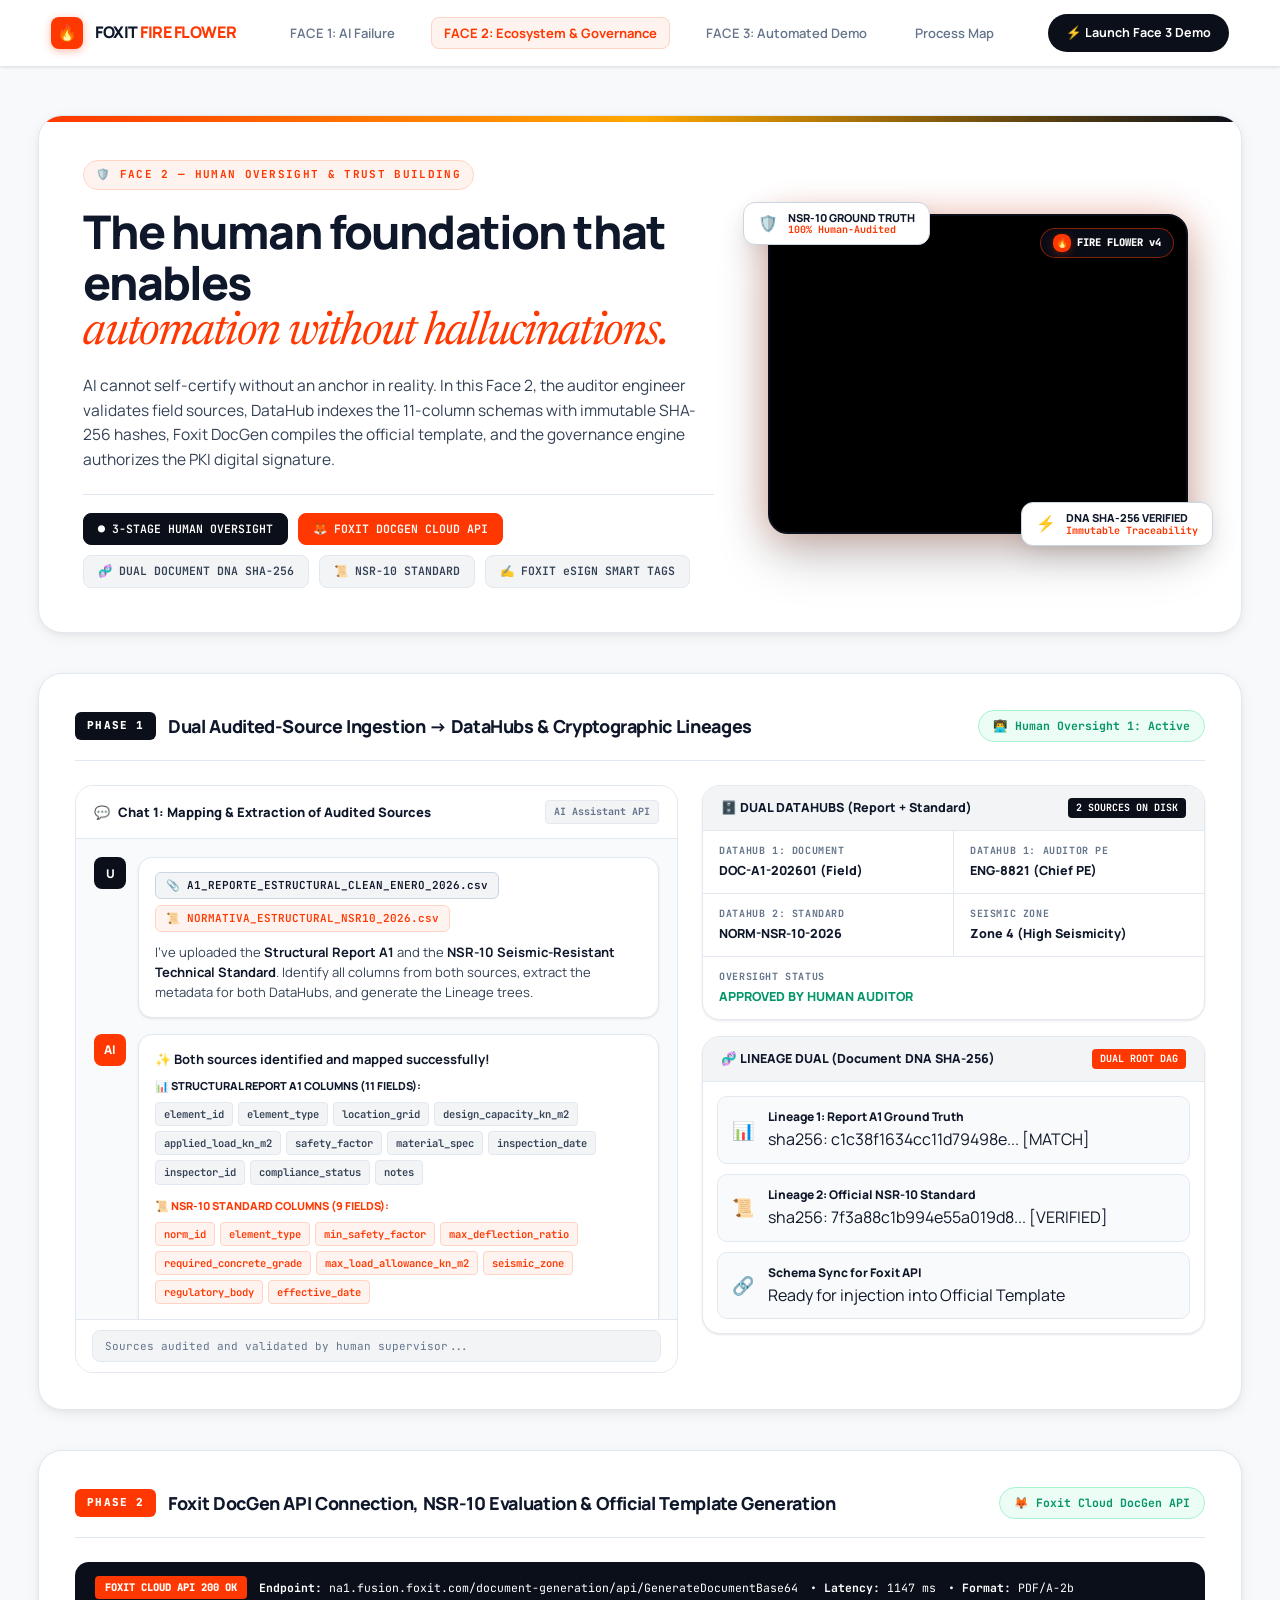
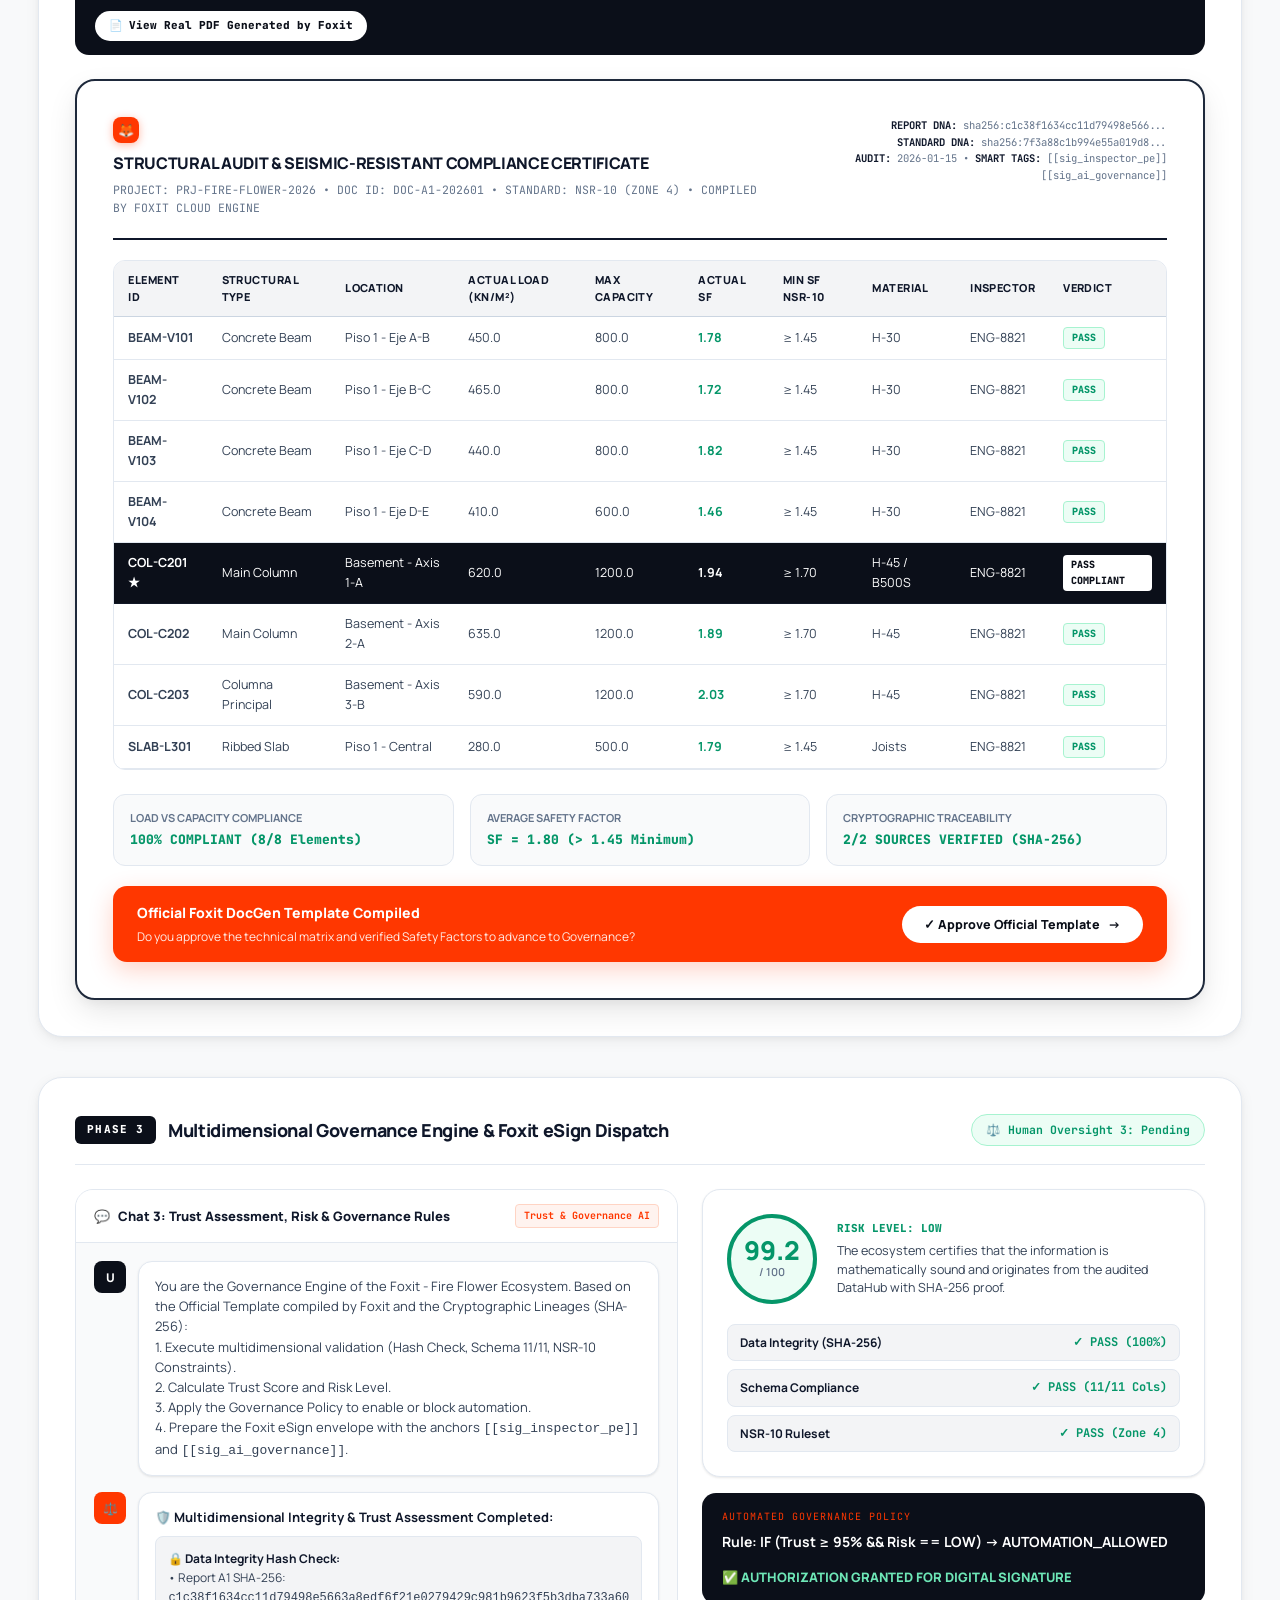
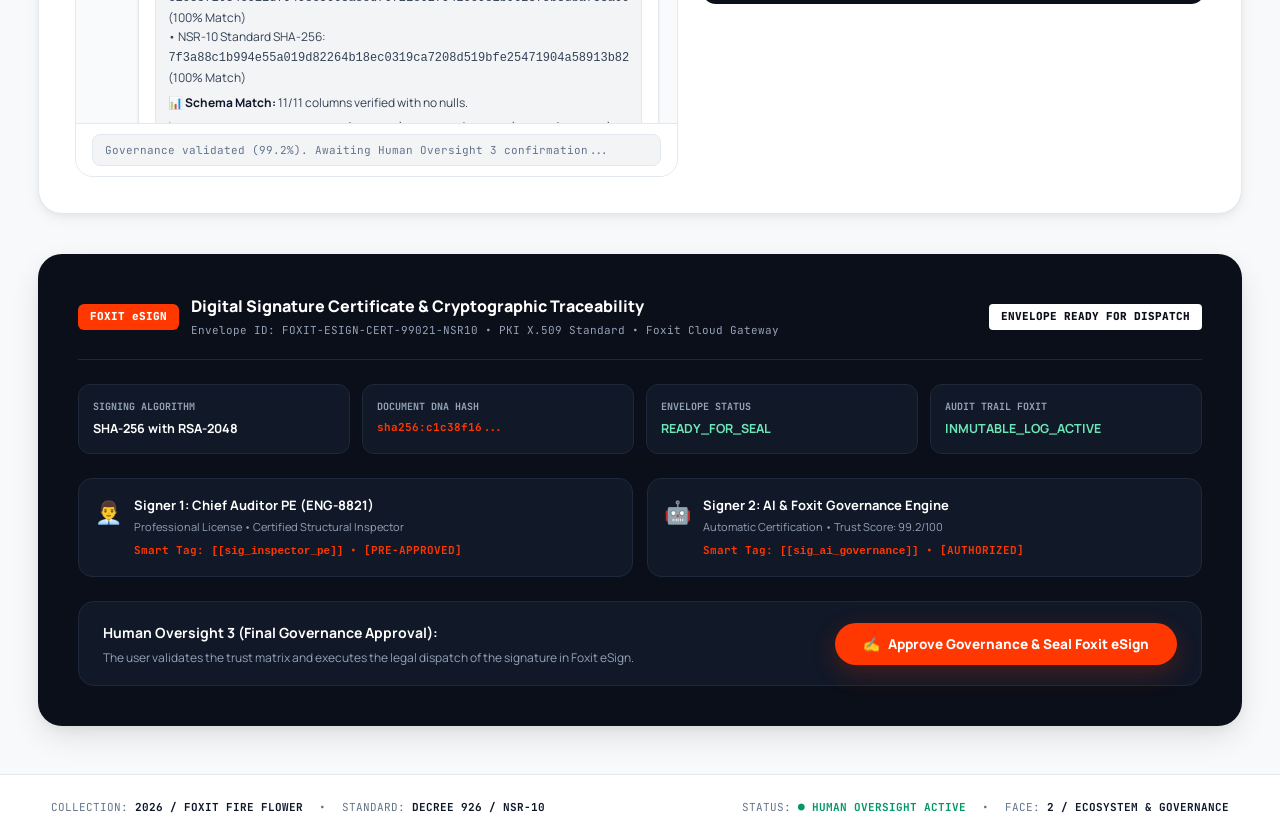
==== frontend/index.html @ 66c85945 "feat: complete FOXIT FIRE FLOWER trust ecosystem with 3 faces and Foxit APIs" ====
<!DOCTYPE html>
<html lang="en">
<head>
  <meta charset="UTF-8">
  <meta name="viewport" content="width=device-width, initial-scale=1.0, maximum-scale=5.0">
  <title>FACE 2 — Trust Ecosystem & Governance | FOXIT FIRE FLOWER</title>
  <meta name="description" content="FACE 2: Trust Ecosystem with human oversight. DataHub, Cryptographic Lineage, Foxit DocGen API, and NSR-10 Governance.">

  <!-- Google Fonts: Manrope, JetBrains Mono & Newsreader -->
  <link rel="preconnect" href="https://fonts.googleapis.com">
  <link rel="preconnect" href="https://fonts.gstatic.com" crossorigin>
  <link href="https://fonts.googleapis.com/css2?family=JetBrains+Mono:wght@400;500;600;700;800&family=Manrope:wght@300;400;500;600;700;800;900&family=Newsreader:ital,opsz,wght@1,6..72,400;1,6..72,600&display=swap" rel="stylesheet">

  <style>
    /* ==========================================================================
       DESIGN TOKENS: EDITORIAL HIGH CONTRAST (WHITE, OBSIDIAN BLACK & ELECTRIC ORANGE)
       ========================================================================== */
    :root {
      --bg-canvas: #F8F9FA;
      --bg-white: #FFFFFF;
      --bg-surface: #F3F4F6;
      --bg-surface-subtle: #F9FAFB;
      
      --obsidian-black: #0B0F19;
      --obsidian-surface: #111827;
      --obsidian-card: #182030;
      
      --foxit-orange: #FF3700;
      --foxit-orange-vibrant: #FF4900;
      --foxit-orange-glow: rgba(255, 55, 0, 0.25);
      --foxit-orange-subtle: #FFF3EF;
      --foxit-orange-border: #FFD4C4;
      
      --text-black: #0F172A;
      --text-body: #334155;
      --text-muted: #64748B;
      --text-faint: #94A3B8;
      --text-white: #FFFFFF;
      
      --accent-green: #059669;
      --accent-green-bg: #ECFDF5;
      --accent-green-border: #A7F3D0;
      
      --accent-gold: #D97706;
      --accent-gold-bg: #FEF3C7;
      
      --border-light: #E2E8F0;
      --border-strong: #CBD5E1;
      --border-dark: #1E293B;
      
      --font-sans: 'Manrope', -apple-system, BlinkMacSystemFont, 'Segoe UI', Roboto, sans-serif;
      --font-serif-italic: 'Newsreader', Georgia, serif;
      --font-mono: 'JetBrains Mono', monospace;
      
      --ease-smooth: cubic-bezier(0.16, 1, 0.3, 1);
      --shadow-sm: 0 1px 3px rgba(0,0,0,0.06), 0 1px 2px rgba(0,0,0,0.04);
      --shadow-md: 0 4px 16px -2px rgba(0,0,0,0.08), 0 2px 6px -1px rgba(0,0,0,0.04);
      --shadow-lg: 0 12px 32px -4px rgba(0,0,0,0.12), 0 4px 12px -2px rgba(0,0,0,0.05);
      --shadow-orange: 0 8px 24px rgba(255, 55, 0, 0.22);
    }

    *, *::before, *::after {
      box-sizing: border-box;
      margin: 0;
      padding: 0;
    }

    html, body {
      width: 100%;
      background-color: var(--bg-canvas);
      color: var(--text-black);
      font-family: var(--font-sans);
      -webkit-font-smoothing: antialiased;
      -moz-osx-font-smoothing: grayscale;
      line-height: 1.6;
      overflow-x: hidden;
    }

    ::selection {
      background: var(--foxit-orange);
      color: #FFFFFF;
    }

    /* ==========================================================================
       TOP NAVIGATION BAR (CLEAN EDITORIAL WITH ELECTRIC ACCENTS)
       ========================================================================== */
    .top-navbar {
      position: sticky;
      top: 0;
      z-index: 100;
      background: rgba(255, 255, 255, 0.95);
      backdrop-filter: blur(16px);
      -webkit-backdrop-filter: blur(16px);
      border-bottom: 1.5px solid var(--border-light);
      padding: 14px clamp(20px, 4vw, 56px);
      display: flex;
      align-items: center;
      justify-content: space-between;
      box-shadow: var(--shadow-sm);
    }

    .nav-brand-group {
      display: flex;
      align-items: center;
      gap: 12px;
      text-decoration: none;
    }

    .brand-fire-pill {
      display: inline-flex;
      align-items: center;
      justify-content: center;
      width: 32px;
      height: 32px;
      border-radius: 8px;
      background: var(--foxit-orange);
      color: #FFF;
      font-size: 16px;
      box-shadow: 0 2px 8px rgba(255, 55, 0, 0.35);
    }

    .brand-title-text {
      font-size: 16px;
      font-weight: 900;
      color: var(--text-black);
      letter-spacing: -0.03em;
      text-transform: uppercase;
    }

    .brand-title-text span {
      color: var(--foxit-orange);
    }

    .nav-links-menu {
      display: flex;
      align-items: center;
      gap: clamp(10px, 2vw, 24px);
      list-style: none;
    }

    .nav-links-menu a {
      font-size: 13px;
      font-weight: 600;
      color: var(--text-muted);
      text-decoration: none;
      padding: 6px 12px;
      border-radius: 8px;
      transition: all 0.2s ease;
    }

    .nav-links-menu a:hover {
      color: var(--text-black);
      background: var(--bg-surface);
    }

    .nav-links-menu a.active {
      color: var(--foxit-orange);
      background: var(--foxit-orange-subtle);
      font-weight: 700;
      border: 1px solid var(--foxit-orange-border);
    }

    .nav-btn-primary {
      display: inline-flex;
      align-items: center;
      gap: 8px;
      background: var(--obsidian-black);
      color: #FFFFFF;
      font-size: 12.5px;
      font-weight: 700;
      padding: 9px 18px;
      border-radius: 100px;
      text-decoration: none;
      transition: all 0.25s var(--ease-smooth);
    }

    .nav-btn-primary:hover {
      background: var(--foxit-orange);
      transform: translateY(-1px);
      box-shadow: var(--shadow-orange);
    }

    /* ==========================================================================
       CONTAINER & EDITORIAL HERO HEADER
       ========================================================================== */
    .page-container {
      max-width: 1360px;
      margin: 0 auto;
      padding: clamp(24px, 4vw, 48px) clamp(16px, 3vw, 40px);
      display: flex;
      flex-direction: column;
      gap: 40px;
    }

    .hero-editorial-header {
      background: var(--bg-white);
      border: 1.5px solid var(--border-light);
      border-radius: 24px;
      padding: clamp(28px, 4vw, 44px);
      box-shadow: var(--shadow-md);
      position: relative;
      overflow: hidden;
    }

    .hero-editorial-header::before {
      content: '';
      position: absolute;
      top: 0;
      left: 0;
      width: 100%;
      height: 6px;
      background: linear-gradient(90deg, var(--foxit-orange) 0%, #FFA800 50%, var(--obsidian-black) 100%);
    }

    .hero-grid-2col {
      display: grid;
      grid-template-columns: 1.18fr 0.82fr;
      gap: clamp(24px, 3.5vw, 48px);
      align-items: center;
    }

    .hero-pre-badge {
      display: inline-flex;
      align-items: center;
      gap: 8px;
      font-family: var(--font-mono);
      font-size: 11px;
      font-weight: 700;
      letter-spacing: 0.12em;
      text-transform: uppercase;
      color: var(--foxit-orange);
      background: var(--foxit-orange-subtle);
      border: 1px solid var(--foxit-orange-border);
      padding: 5px 12px;
      border-radius: 100px;
      margin-bottom: 16px;
    }

    .hero-main-title {
      font-size: clamp(1.8rem, 3.2vw + 0.4rem, 2.9rem);
      font-weight: 900;
      line-height: 1.1;
      letter-spacing: -0.04em;
      color: var(--text-black);
    }

    .hero-main-title .serif-accent {
      font-family: var(--font-serif-italic);
      font-style: italic;
      font-weight: 400;
      color: var(--foxit-orange);
      display: block;
    }

    .hero-description {
      font-size: clamp(14px, 1vw + 3px, 15.5px);
      color: var(--text-body);
      margin-top: 14px;
      line-height: 1.6;
    }

    .hero-meta-strip {
      display: flex;
      flex-wrap: wrap;
      gap: 10px;
      margin-top: 22px;
      padding-top: 18px;
      border-top: 1.5px solid var(--border-light);
    }

    /* Video Stream Companion Capsule */
    .hero-video-companion {
      position: relative;
      display: flex;
      align-items: center;
      justify-content: center;
    }

    .hero-video-box {
      position: relative;
      width: 100%;
      max-width: 420px;
      height: 320px;
      border-radius: 20px;
      overflow: hidden;
      background: #000000;
      border: 2px solid var(--obsidian-black);
      box-shadow: 0 20px 50px rgba(0, 0, 0, 0.25), 0 0 35px var(--foxit-orange-glow);
    }

    .hero-video-box video {
      width: 100%;
      height: 100%;
      object-fit: cover;
      display: block;
    }

    .video-floating-badge {
      position: absolute;
      top: 12px;
      right: 12px;
      background: rgba(11, 15, 25, 0.85);
      backdrop-filter: blur(10px);
      border: 1px solid rgba(255, 55, 0, 0.5);
      padding: 5px 12px;
      border-radius: 100px;
      font-family: var(--font-mono);
      font-size: 10.5px;
      font-weight: 800;
      color: #FFFFFF;
      display: flex;
      align-items: center;
      gap: 6px;
      z-index: 10;
      box-shadow: 0 4px 14px rgba(0, 0, 0, 0.4);
    }

    .video-chip-card {
      position: absolute;
      background: #FFFFFF;
      border: 1.5px solid var(--border-strong);
      padding: 8px 14px;
      border-radius: 12px;
      display: flex;
      align-items: center;
      gap: 10px;
      box-shadow: var(--shadow-lg);
      z-index: 15;
    }

    .video-chip-top {
      top: -12px;
      left: -16px;
    }

    .video-chip-bottom {
      bottom: -12px;
      right: -16px;
    }

    .video-chip-title {
      font-size: 11px;
      font-weight: 800;
      color: var(--text-black);
      text-transform: uppercase;
      line-height: 1.2;
    }

    .video-chip-sub {
      font-family: var(--font-mono);
      font-size: 10px;
      font-weight: 700;
      color: var(--foxit-orange);
      line-height: 1.2;
    }

    .meta-chip {
      display: inline-flex;
      align-items: center;
      gap: 6px;
      font-family: var(--font-mono);
      font-size: 11.5px;
      font-weight: 600;
      background: var(--bg-surface);
      color: var(--text-body);
      border: 1px solid var(--border-light);
      padding: 6px 14px;
      border-radius: 8px;
    }

    .meta-chip.active {
      background: var(--obsidian-black);
      color: #FFFFFF;
      border-color: var(--obsidian-black);
    }

    .meta-chip.orange {
      background: var(--foxit-orange);
      color: #FFFFFF;
      border-color: var(--foxit-orange);
    }

    /* ==========================================================================
       PHASE CARDS (EDITORIAL PANELS WITH OBSIDIAN BLACK ACCENT ROWS)
       ========================================================================== */
    .phase-card {
      background: var(--bg-white);
      border: 1.5px solid var(--border-light);
      border-radius: 24px;
      padding: clamp(24px, 3vw, 36px);
      box-shadow: var(--shadow-md);
      display: flex;
      flex-direction: column;
      gap: 24px;
    }

    .phase-top-bar {
      display: flex;
      justify-content: space-between;
      align-items: center;
      flex-wrap: wrap;
      gap: 14px;
      padding-bottom: 18px;
      border-bottom: 1.5px solid var(--border-light);
    }

    .phase-badge-title {
      display: flex;
      align-items: center;
      gap: 12px;
    }

    .phase-number-badge {
      font-family: var(--font-mono);
      font-size: 11px;
      font-weight: 800;
      letter-spacing: 0.1em;
      text-transform: uppercase;
      background: var(--obsidian-black);
      color: #FFFFFF;
      padding: 5px 12px;
      border-radius: 6px;
    }

    .phase-number-badge.orange {
      background: var(--foxit-orange);
    }

    .phase-heading {
      font-size: clamp(16px, 1.4vw, 19px);
      font-weight: 800;
      color: var(--text-black);
      letter-spacing: -0.02em;
    }

    .human-tag-status {
      display: inline-flex;
      align-items: center;
      gap: 8px;
      font-family: var(--font-mono);
      font-size: 11.5px;
      font-weight: 700;
      color: var(--accent-green);
      background: var(--accent-green-bg);
      border: 1.5px solid var(--accent-green-border);
      padding: 6px 14px;
      border-radius: 100px;
    }

    /* 2 Column Workspace Grid */
    .grid-2col {
      display: grid;
      grid-template-columns: minmax(0, 1.2fr) minmax(0, 1fr);
      gap: 24px;
    }

    .grid-1col {
      display: grid;
      grid-template-columns: 1fr;
      gap: 24px;
    }

    /* ==========================================================================
       CHAT & DATAHUB PANELS
       ========================================================================== */
    .chat-bubble-container {
      background: var(--bg-surface-subtle);
      border: 1.5px solid var(--border-light);
      border-radius: 18px;
      overflow: hidden;
      display: flex;
      flex-direction: column;
    }

    .chat-bubble-header {
      background: var(--bg-white);
      border-bottom: 1px solid var(--border-light);
      padding: 14px 18px;
      display: flex;
      justify-content: space-between;
      align-items: center;
    }

    .chat-bubble-title {
      font-size: 13px;
      font-weight: 800;
      color: var(--text-black);
      display: flex;
      align-items: center;
      gap: 8px;
    }

    .chat-tag-pill {
      font-family: var(--font-mono);
      font-size: 10px;
      font-weight: 700;
      background: var(--bg-surface);
      color: var(--text-muted);
      border: 1px solid var(--border-light);
      padding: 3px 8px;
      border-radius: 4px;
    }

    .chat-stream-body {
      padding: 18px;
      display: flex;
      flex-direction: column;
      gap: 16px;
      max-height: 480px;
      overflow-y: auto;
    }

    .chat-entry {
      display: flex;
      gap: 12px;
      align-items: flex-start;
    }

    .entry-avatar {
      width: 32px;
      height: 32px;
      min-width: 32px;
      border-radius: 8px;
      display: flex;
      align-items: center;
      justify-content: center;
      font-size: 12px;
      font-weight: 800;
    }

    .entry-avatar.user {
      background: var(--obsidian-black);
      color: #FFFFFF;
    }

    .entry-avatar.ai {
      background: var(--foxit-orange);
      color: #FFFFFF;
    }

    .entry-avatar.foxit {
      background: #FFFFFF;
      border: 1.5px solid var(--border-strong);
      font-size: 16px;
    }

    .entry-content {
      background: var(--bg-white);
      border: 1.5px solid var(--border-light);
      border-radius: 14px;
      padding: 14px 16px;
      font-size: 13px;
      color: var(--text-body);
      line-height: 1.55;
      flex: 1;
      box-shadow: var(--shadow-sm);
    }

    .entry-content strong {
      color: var(--text-black);
    }

    .attachment-capsules {
      display: flex;
      flex-wrap: wrap;
      gap: 6px;
      margin-bottom: 10px;
    }

    .capsule-file {
      display: inline-flex;
      align-items: center;
      gap: 6px;
      font-family: var(--font-mono);
      font-size: 11px;
      font-weight: 600;
      background: var(--bg-surface);
      border: 1px solid var(--border-strong);
      color: var(--text-black);
      padding: 4px 10px;
      border-radius: 6px;
    }

    .capsule-file.orange {
      background: var(--foxit-orange-subtle);
      border-color: var(--foxit-orange-border);
      color: var(--foxit-orange);
    }

    .column-badges-flow {
      display: flex;
      flex-wrap: wrap;
      gap: 5px;
      margin: 8px 0 12px;
    }

    .badge-col {
      font-family: var(--font-mono);
      font-size: 10.5px;
      font-weight: 600;
      background: var(--bg-surface);
      border: 1px solid var(--border-light);
      color: var(--text-body);
      padding: 3px 8px;
      border-radius: 4px;
    }

    .badge-col.norm {
      background: var(--foxit-orange-subtle);
      border-color: var(--foxit-orange-border);
      color: var(--foxit-orange);
    }

    /* Human Action Card inside Chat */
    .human-decision-box {
      margin-top: 14px;
      background: var(--foxit-orange-subtle);
      border: 1.5px solid var(--foxit-orange-border);
      border-radius: 12px;
      padding: 14px 16px;
      display: flex;
      flex-direction: column;
      gap: 10px;
    }

    .btn-action-pill {
      display: inline-flex;
      align-items: center;
      gap: 8px;
      background: var(--foxit-orange);
      color: #FFFFFF;
      border: none;
      font-family: var(--font-sans);
      font-size: 12.5px;
      font-weight: 700;
      padding: 10px 20px;
      border-radius: 100px;
      cursor: pointer;
      width: fit-content;
      box-shadow: 0 4px 14px rgba(255, 55, 0, 0.25);
      transition: all 0.2s var(--ease-smooth);
    }

    .btn-action-pill:hover {
      background: var(--obsidian-black);
      transform: translateY(-1px);
    }

    .btn-action-pill:disabled {
      opacity: 0.6;
      cursor: wait;
    }

    .chat-bottom-input {
      padding: 10px 16px;
      background: var(--bg-white);
      border-top: 1px solid var(--border-light);
    }

    .input-disabled-preview {
      width: 100%;
      background: var(--bg-surface);
      border: 1px solid var(--border-light);
      border-radius: 8px;
      padding: 8px 12px;
      font-family: var(--font-mono);
      font-size: 11px;
      color: var(--text-muted);
      outline: none;
    }

    /* DataHub & Lineage Right Column */
    .data-cards-col {
      display: flex;
      flex-direction: column;
      gap: 16px;
    }

    .data-panel-card {
      background: var(--bg-white);
      border: 1.5px solid var(--border-light);
      border-radius: 18px;
      overflow: hidden;
      box-shadow: var(--shadow-sm);
    }

    .panel-card-header {
      background: var(--bg-surface);
      border-bottom: 1px solid var(--border-light);
      padding: 12px 18px;
      display: flex;
      justify-content: space-between;
      align-items: center;
    }

    .panel-title {
      font-size: 12.5px;
      font-weight: 800;
      color: var(--text-black);
      display: flex;
      align-items: center;
      gap: 6px;
    }

    .panel-badge {
      font-family: var(--font-mono);
      font-size: 10px;
      font-weight: 700;
      background: var(--obsidian-black);
      color: #FFF;
      padding: 2px 8px;
      border-radius: 4px;
    }

    .meta-2col-grid {
      display: grid;
      grid-template-columns: 1fr 1fr;
      gap: 1px;
      background: var(--border-light);
    }

    .meta-grid-item {
      background: var(--bg-white);
      padding: 12px 16px;
      display: flex;
      flex-direction: column;
      gap: 2px;
    }

    .meta-key-label {
      font-family: var(--font-mono);
      font-size: 10px;
      font-weight: 700;
      text-transform: uppercase;
      color: var(--text-muted);
      letter-spacing: 0.06em;
    }

    .meta-val-text {
      font-size: 12.5px;
      font-weight: 800;
      color: var(--text-black);
    }

    /* Lineage Tree Items */
    .lineage-stack {
      padding: 14px;
      display: flex;
      flex-direction: column;
      gap: 10px;
    }

    .lineage-step-item {
      display: flex;
      align-items: center;
      gap: 12px;
      background: var(--bg-surface-subtle);
      border: 1px solid var(--border-light);
      padding: 10px 14px;
      border-radius: 10px;
      transition: all 0.2s ease;
    }

    .lineage-step-item:hover {
      border-color: var(--foxit-orange);
      background: var(--bg-white);
      box-shadow: var(--shadow-sm);
    }

    .lineage-item-icon {
      font-size: 18px;
      min-width: 24px;
    }

    .lineage-item-texts {
      display: flex;
      flex-direction: column;
      gap: 1px;
    }

    .lineage-item-title {
      font-size: 12px;
      font-weight: 800;
      color: var(--text-black);
    }

    .lineage-item-hash {
      font-family: var(--font-mono);
      font-size: 10.5px;
      color: var(--foxit-orange);
      font-weight: 600;
    }

    /* ==========================================================================
       FASE 2: FOXIT CLOUD COMPILER & HIGH CONTRAST DOCUMENT TABLE
       ========================================================================== */
    .foxit-telemetry-banner {
      background: var(--obsidian-black);
      border-radius: 14px;
      padding: 14px 20px;
      display: flex;
      align-items: center;
      justify-content: space-between;
      flex-wrap: wrap;
      gap: 12px;
      color: #FFFFFF;
      font-family: var(--font-mono);
      font-size: 11.5px;
    }

    .telemetry-status-chip {
      background: var(--foxit-orange);
      color: #FFFFFF;
      font-weight: 800;
      padding: 3px 10px;
      border-radius: 4px;
      font-size: 10.5px;
    }

    .btn-view-pdf-cta {
      display: inline-flex;
      align-items: center;
      gap: 6px;
      background: #FFFFFF;
      color: var(--obsidian-black);
      padding: 6px 14px;
      border-radius: 100px;
      font-weight: 800;
      font-size: 11px;
      text-decoration: none;
      transition: all 0.2s ease;
    }

    .btn-view-pdf-cta:hover {
      background: var(--foxit-orange);
      color: #FFFFFF;
    }

    /* Editorial High-Contrast Document Card (Like the screenshot's row style) */
    .document-rendered-sheet {
      background: var(--bg-white);
      border: 2px solid var(--border-dark);
      border-radius: 20px;
      padding: clamp(20px, 3vw, 36px);
      box-shadow: var(--shadow-lg);
      color: var(--text-black);
    }

    .sheet-top-header {
      display: flex;
      justify-content: space-between;
      align-items: flex-start;
      padding-bottom: 20px;
      border-bottom: 2px solid var(--text-black);
      margin-bottom: 20px;
      gap: 20px;
    }

    .sheet-title-col h3 {
      font-size: 16px;
      font-weight: 900;
      color: var(--text-black);
      letter-spacing: -0.02em;
    }

    .sheet-title-col p {
      font-size: 11.5px;
      color: var(--text-muted);
      margin-top: 4px;
      font-family: var(--font-mono);
    }

    .sheet-dna-col {
      text-align: right;
      font-family: var(--font-mono);
      font-size: 10.5px;
      color: var(--text-muted);
      line-height: 1.6;
    }

    .sheet-dna-col strong {
      color: var(--text-black);
    }

    /* High-Contrast Table (with Black Highlighted Row like Screenshot) */
    .editorial-table-wrapper {
      overflow-x: auto;
      margin-bottom: 24px;
      border-radius: 12px;
      border: 1.5px solid var(--border-light);
    }

    .editorial-table {
      width: 100%;
      border-collapse: collapse;
      font-size: 12.5px;
      text-align: left;
    }

    .editorial-table thead th {
      background: var(--bg-surface);
      border-bottom: 1.5px solid var(--border-strong);
      padding: 10px 14px;
      font-size: 11px;
      font-weight: 800;
      color: var(--text-black);
      text-transform: uppercase;
      letter-spacing: 0.04em;
    }

    .editorial-table tbody td {
      padding: 10px 14px;
      border-bottom: 1px solid var(--border-light);
      color: var(--text-body);
    }

    .editorial-table tbody tr:hover {
      background: var(--bg-surface-subtle);
    }

    /* Hero Emphasized Row (Obsidian Black with White Text, like "Field" row in screenshot) */
    .editorial-table tbody tr.row-hero-highlight {
      background: var(--obsidian-black) !important;
      color: #FFFFFF !important;
    }

    .editorial-table tbody tr.row-hero-highlight td {
      color: #FFFFFF !important;
      border-bottom: 1px solid var(--obsidian-surface);
    }

    .editorial-table tbody tr.row-hero-highlight strong {
      color: #FFFFFF !important;
    }

    .tag-pass-green {
      display: inline-block;
      font-family: var(--font-mono);
      font-size: 10px;
      font-weight: 800;
      background: var(--accent-green-bg);
      border: 1px solid var(--accent-green-border);
      color: var(--accent-green);
      padding: 2px 8px;
      border-radius: 4px;
    }

    .tag-pass-white {
      display: inline-block;
      font-family: var(--font-mono);
      font-size: 10px;
      font-weight: 800;
      background: #FFFFFF;
      color: var(--obsidian-black);
      padding: 2px 8px;
      border-radius: 4px;
    }

    /* 3 Summary Badges */
    .summary-metrics-strip {
      display: grid;
      grid-template-columns: repeat(3, 1fr);
      gap: 16px;
      margin-bottom: 20px;
    }

    .metric-box-card {
      background: var(--bg-surface-subtle);
      border: 1.5px solid var(--border-light);
      border-radius: 12px;
      padding: 14px 16px;
      display: flex;
      flex-direction: column;
      gap: 4px;
    }

    .metric-box-card .m-label {
      font-size: 11px;
      font-weight: 700;
      color: var(--text-muted);
      text-transform: uppercase;
    }

    .metric-box-card .m-value {
      font-family: var(--font-mono);
      font-size: 13px;
      font-weight: 800;
      color: var(--accent-green);
    }

    /* Bottom Blue / Orange Highlight Banner (Directly inspired by screenshot) */
    .action-cta-bar {
      background: var(--foxit-orange);
      border-radius: 14px;
      padding: 16px 24px;
      display: flex;
      align-items: center;
      justify-content: space-between;
      flex-wrap: wrap;
      gap: 14px;
      color: #FFFFFF;
      box-shadow: var(--shadow-orange);
    }

    .action-cta-text {
      display: flex;
      flex-direction: column;
      gap: 2px;
    }

    .action-cta-text strong {
      font-size: 14px;
      font-weight: 800;
    }

    .action-cta-text span {
      font-size: 12px;
      opacity: 0.9;
    }

    .btn-cta-white {
      display: inline-flex;
      align-items: center;
      gap: 8px;
      background: #FFFFFF;
      color: var(--obsidian-black);
      border: none;
      font-family: var(--font-sans);
      font-size: 12.5px;
      font-weight: 800;
      padding: 10px 22px;
      border-radius: 100px;
      cursor: pointer;
      transition: all 0.2s ease;
    }

    .btn-cta-white:hover {
      background: var(--obsidian-black);
      color: #FFFFFF;
      transform: translateY(-1px);
    }

    /* ==========================================================================
       FASE 3: GOBERNANZA & TRUST SCORE PANEL
       ========================================================================== */
    .trust-score-editorial-card {
      background: var(--bg-white);
      border: 1.5px solid var(--border-light);
      border-radius: 18px;
      padding: 24px;
      display: flex;
      flex-direction: column;
      gap: 20px;
      box-shadow: var(--shadow-sm);
    }

    .trust-circle-display-row {
      display: flex;
      align-items: center;
      gap: 20px;
    }

    .score-radial-box {
      width: 90px;
      height: 90px;
      min-width: 90px;
      border-radius: 50%;
      border: 4px solid var(--accent-green);
      display: flex;
      flex-direction: column;
      align-items: center;
      justify-content: center;
      background: var(--accent-green-bg);
    }

    .score-num-big {
      font-size: 26px;
      font-weight: 900;
      color: var(--accent-green);
      line-height: 1;
    }

    .score-denom-sub {
      font-size: 11px;
      font-weight: 600;
      color: var(--text-muted);
    }

    .score-copy-col {
      display: flex;
      flex-direction: column;
      gap: 4px;
    }

    .score-badge-risk {
      font-family: var(--font-mono);
      font-size: 11px;
      font-weight: 800;
      color: var(--accent-green);
    }

    .score-desc-text {
      font-size: 12.5px;
      color: var(--text-body);
      line-height: 1.5;
    }

    .checks-rule-list {
      display: flex;
      flex-direction: column;
      gap: 8px;
    }

    .check-item-row {
      display: flex;
      justify-content: space-between;
      align-items: center;
      background: var(--bg-surface);
      border: 1px solid var(--border-light);
      padding: 8px 12px;
      border-radius: 8px;
      font-size: 12px;
    }

    .check-item-row strong {
      font-weight: 700;
      color: var(--text-black);
    }

    .check-item-row span {
      font-family: var(--font-mono);
      font-weight: 700;
      color: var(--accent-green);
    }

    /* Policy Outcome Box */
    .policy-verdict-box {
      background: var(--obsidian-black);
      color: #FFFFFF;
      border-radius: 14px;
      padding: 16px 20px;
      display: flex;
      flex-direction: column;
      gap: 6px;
    }

    .policy-verdict-box small {
      font-family: var(--font-mono);
      font-size: 10px;
      letter-spacing: 0.1em;
      color: var(--foxit-orange);
      text-transform: uppercase;
    }

    .policy-verdict-box strong {
      font-size: 14px;
      color: #FFFFFF;
    }

    /* ==========================================================================
       ESIGN SEAL ENVELOPE (OBSIDIAN LUXURY DECK)
       ========================================================================== */
    .esign-seal-card {
      background: var(--obsidian-black);
      color: #FFFFFF;
      border-radius: 24px;
      padding: clamp(24px, 3.5vw, 40px);
      display: flex;
      flex-direction: column;
      gap: 24px;
      box-shadow: var(--shadow-lg);
    }

    .esign-header-flex {
      display: flex;
      justify-content: space-between;
      align-items: center;
      flex-wrap: wrap;
      gap: 14px;
      padding-bottom: 20px;
      border-bottom: 1.5px solid var(--border-dark);
    }

    .esign-brand-pill {
      display: inline-flex;
      align-items: center;
      gap: 8px;
      font-family: var(--font-mono);
      font-size: 11px;
      font-weight: 800;
      background: var(--foxit-orange);
      color: #FFFFFF;
      padding: 4px 12px;
      border-radius: 6px;
    }

    .envelope-meta-grid {
      display: grid;
      grid-template-columns: repeat(4, 1fr);
      gap: 12px;
    }

    .env-slot-item {
      background: var(--obsidian-surface);
      border: 1px solid var(--border-dark);
      border-radius: 12px;
      padding: 14px;
      display: flex;
      flex-direction: column;
      gap: 4px;
    }

    .env-slot-item small {
      font-family: var(--font-mono);
      font-size: 10px;
      font-weight: 700;
      color: var(--text-faint);
      text-transform: uppercase;
    }

    .env-slot-item strong {
      font-size: 12.5px;
      color: #FFFFFF;
    }

    .pki-signers-grid {
      display: grid;
      grid-template-columns: 1fr 1fr;
      gap: 14px;
    }

    .pki-signer-card {
      background: var(--obsidian-surface);
      border: 1px solid var(--border-dark);
      border-radius: 14px;
      padding: 16px;
      display: flex;
      gap: 12px;
      align-items: flex-start;
    }

    .pki-avatar-circle {
      font-size: 22px;
    }

    .pki-card-info {
      display: flex;
      flex-direction: column;
      gap: 2px;
    }

    .pki-card-info strong {
      font-size: 13px;
      color: #FFFFFF;
    }

    .pki-card-info span {
      font-size: 11px;
      color: var(--text-faint);
    }

    .pki-smart-tag {
      font-family: var(--font-mono);
      font-size: 11px;
      color: var(--foxit-orange);
      margin-top: 4px;
      font-weight: 700;
    }

    /* Final Action Bar */
    .final-approval-dock {
      background: var(--obsidian-surface);
      border: 1.5px solid var(--border-dark);
      border-radius: 16px;
      padding: 18px 24px;
      display: flex;
      justify-content: space-between;
      align-items: center;
      flex-wrap: wrap;
      gap: 16px;
    }

    .btn-seal-master {
      display: inline-flex;
      align-items: center;
      gap: 8px;
      background: var(--foxit-orange);
      color: #FFFFFF;
      border: none;
      font-family: var(--font-sans);
      font-size: 13.5px;
      font-weight: 800;
      padding: 12px 28px;
      border-radius: 100px;
      cursor: pointer;
      box-shadow: var(--shadow-orange);
      transition: all 0.25s ease;
    }

    .btn-seal-master:hover {
      background: #FFFFFF;
      color: var(--obsidian-black);
      transform: translateY(-2px);
    }

    .btn-download-pdf-cta {
      display: none;
      align-items: center;
      gap: 6px;
      background: #FFFFFF;
      color: var(--obsidian-black);
      padding: 12px 22px;
      border-radius: 100px;
      font-size: 12.5px;
      font-weight: 800;
      text-decoration: none;
      transition: all 0.2s ease;
    }

    .btn-download-pdf-cta:hover {
      background: var(--foxit-orange);
      color: #FFFFFF;
    }

    /* ==========================================================================
       BOTTOM FOOTER
       ========================================================================== */
    .page-footer {
      background: var(--bg-white);
      border-top: 1.5px solid var(--border-light);
      padding: 24px clamp(20px, 4vw, 56px);
      display: flex;
      justify-content: space-between;
      align-items: center;
      flex-wrap: wrap;
      gap: 14px;
      font-family: var(--font-mono);
      font-size: 11px;
      color: var(--text-muted);
    }

    .footer-spec-group {
      display: flex;
      align-items: center;
      gap: 16px;
    }

    .footer-spec-group strong {
      color: var(--text-black);
    }

    /* Responsive */
    @media (max-width: 980px) {
      .grid-2col, .envelope-meta-grid, .pki-signers-grid, .summary-metrics-strip {
        grid-template-columns: 1fr;
      }
      .nav-links-menu { display: none; }
      .sheet-top-header { flex-direction: column; }
    }
  </style>
</head>
<body>

  <!-- ==========================================================================
       NAVIGATION BAR
       ========================================================================== -->
  <nav class="top-navbar">
    <a href="foxit_fire_flower_hero.html" class="nav-brand-group">
      <span class="brand-fire-pill">🔥</span>
      <span class="brand-title-text">FOXIT <span>FIRE FLOWER</span></span>
    </a>

    <ul class="nav-links-menu">
      <li><a href="cara1_simulacion.html">FACE 1: AI Failure</a></li>
      <li><a href="index.html" class="active">FACE 2: Ecosystem &amp; Governance</a></li>
      <li><a href="cara3_demo_automatizado.html">FACE 3: Automated Demo</a></li>
      <li><a href="mapa_proceso.html">Process Map</a></li>
    </ul>

    <a href="cara3_demo_automatizado.html" class="nav-btn-primary">
      <span>⚡ Launch Face 3 Demo</span>
    </a>
  </nav>

  <div class="page-container">

    <!-- ==========================================================================
         HERO INTRO SECTION (CLEAN EDITORIAL AESTHETIC + LIVE VIDEO CAPSULE)
         ========================================================================== -->
    <header class="hero-editorial-header">
      <div class="hero-grid-2col">
        
        <!-- Left Editorial Copy -->
        <div>
          <div class="hero-pre-badge">
            <span>🛡️</span>
            <span>FACE 2 — HUMAN OVERSIGHT &amp; TRUST BUILDING</span>
          </div>

          <h1 class="hero-main-title">
            The human foundation that enables
            <span class="serif-accent">automation without hallucinations.</span>
          </h1>

          <p class="hero-description">
            AI cannot self-certify without an anchor in reality. In this Face 2, the auditor engineer validates field sources, DataHub indexes the 11-column schemas with immutable SHA-256 hashes, Foxit DocGen compiles the official template, and the governance engine authorizes the PKI digital signature.
          </p>

          <div class="hero-meta-strip">
            <span class="meta-chip active">● 3-STAGE HUMAN OVERSIGHT</span>
            <span class="meta-chip orange">🦊 FOXIT DOCGEN CLOUD API</span>
            <span class="meta-chip">🧬 DUAL DOCUMENT DNA SHA-256</span>
            <span class="meta-chip">📜 NSR-10 STANDARD</span>
            <span class="meta-chip">✍️ FOXIT eSIGN SMART TAGS</span>
          </div>
        </div>

        <!-- Right Video Stream Companion Capsule -->
        <div class="hero-video-companion">
          <!-- Floating Top Chip -->
          <div class="video-chip-card video-chip-top">
            <span style="font-size: 16px;">🛡️</span>
            <div>
              <div class="video-chip-title">NSR-10 Ground Truth</div>
              <div class="video-chip-sub">100% Human-Audited</div>
            </div>
          </div>

          <!-- Video Stream Box -->
          <div class="hero-video-box">
            <video autoplay loop muted playsinline id="cara2-video-stream">
              <source src="../c5bb940f-21d7-4c26-a696-7d50cb1fb5ab.mp4" type="video/mp4">
              <source src="./c5bb940f-21d7-4c26-a696-7d50cb1fb5ab.mp4" type="video/mp4">
            </video>
            <div class="video-floating-badge">
              <span class="brand-fire-pill" style="width: 18px; height: 18px; font-size: 10px;">🔥</span>
              <span>FIRE FLOWER v4</span>
            </div>
          </div>

          <!-- Floating Bottom Chip -->
          <div class="video-chip-card video-chip-bottom">
            <span style="font-size: 16px;">⚡</span>
            <div>
              <div class="video-chip-title">DNA SHA-256 Verified</div>
              <div class="video-chip-sub">Immutable Traceability</div>
            </div>
          </div>
        </div>

      </div>
    </header>

    <!-- ==========================================================================
         FASE 1: INGESTA DUAL & DATAHUB / LINEAGE
         ========================================================================== -->
    <section class="phase-card">
      <div class="phase-top-bar">
        <div class="phase-badge-title">
          <span class="phase-number-badge">PHASE 1</span>
          <h2 class="phase-heading">Dual Audited-Source Ingestion → DataHubs & Cryptographic Lineages</h2>
        </div>
        <div class="human-tag-status">
          <span>👨‍💻</span>
          <span id="audit-pill-text-1">Human Oversight 1: Active</span>
        </div>
      </div>

      <div class="grid-2col">

        <!-- Chat 1 -->
        <div class="chat-bubble-container">
          <div class="chat-bubble-header">
            <div class="chat-bubble-title">
              <span>💬</span>
              <span>Chat 1: Mapping & Extraction of Audited Sources</span>
            </div>
            <span class="chat-tag-pill">AI Assistant API</span>
          </div>

          <div class="chat-stream-body">
            <div class="chat-entry">
              <div class="entry-avatar user">U</div>
              <div class="entry-content">
                <div class="attachment-capsules">
                  <span class="capsule-file">📎 A1_REPORTE_ESTRUCTURAL_CLEAN_ENERO_2026.csv</span>
                  <span class="capsule-file orange">📜 NORMATIVA_ESTRUCTURAL_NSR10_2026.csv</span>
                </div>
                <p>I've uploaded the <strong>Structural Report A1</strong> and the <strong>NSR-10 Seismic-Resistant Technical Standard</strong>. Identify all columns from both sources, extract the metadata for both DataHubs, and generate the Lineage trees.</p>
              </div>
            </div>

            <div class="chat-entry">
              <div class="entry-avatar ai">AI</div>
              <div class="entry-content">
                <p>✨ <strong>Both sources identified and mapped successfully!</strong></p>

                <div style="font-size: 11px; font-weight: 800; text-transform: uppercase; margin-top: 8px; color: var(--text-black);">
                  📊 Structural Report A1 Columns (11 Fields):
                </div>
                <div class="column-badges-flow">
                  <span class="badge-col">element_id</span>
                  <span class="badge-col">element_type</span>
                  <span class="badge-col">location_grid</span>
                  <span class="badge-col">design_capacity_kn_m2</span>
                  <span class="badge-col">applied_load_kn_m2</span>
                  <span class="badge-col">safety_factor</span>
                  <span class="badge-col">material_spec</span>
                  <span class="badge-col">inspection_date</span>
                  <span class="badge-col">inspector_id</span>
                  <span class="badge-col">compliance_status</span>
                  <span class="badge-col">notes</span>
                </div>

                <div style="font-size: 11px; font-weight: 800; text-transform: uppercase; margin-top: 6px; color: var(--foxit-orange);">
                  📜 NSR-10 Standard Columns (9 Fields):
                </div>
                <div class="column-badges-flow">
                  <span class="badge-col norm">norm_id</span>
                  <span class="badge-col norm">element_type</span>
                  <span class="badge-col norm">min_safety_factor</span>
                  <span class="badge-col norm">max_deflection_ratio</span>
                  <span class="badge-col norm">required_concrete_grade</span>
                  <span class="badge-col norm">max_load_allowance_kn_m2</span>
                  <span class="badge-col norm">seismic_zone</span>
                  <span class="badge-col norm">regulatory_body</span>
                  <span class="badge-col norm">effective_date</span>
                </div>

                <p style="font-size: 12px; margin-top: 6px;">
                  Both <strong>DataHub 1</strong> &amp; <strong>DataHub 2</strong> have been indexed and sealed with immutable <strong>Lineage DNA</strong> cryptographic hashes.
                </p>

                <div class="human-decision-box">
                  <div>
                    <strong>Human Oversight 1:</strong> Confirm the 11-column schema and synchronization of both sources.
                  </div>
                  <button class="btn-action-pill" id="btn-approve-step1" onclick="approveStep1()">
                    <span>✓</span>
                    <span>Approve Sources &amp; Proceed to Phase 2</span>
                  </button>
                </div>
              </div>
            </div>
          </div>

          <div class="chat-bottom-input">
            <input type="text" class="input-disabled-preview" value="Sources audited and validated by human supervisor..." readonly>
          </div>
        </div>

        <!-- DataHub & Lineage Right Deck -->
        <div class="data-cards-col">
          
          <!-- DataHub Summary Card -->
          <div class="data-panel-card">
            <div class="panel-card-header">
              <span class="panel-title">🗄️ DUAL DATAHUBS (Report + Standard)</span>
              <span class="panel-badge">2 SOURCES ON DISK</span>
            </div>
            <div class="meta-2col-grid">
              <div class="meta-grid-item">
                <span class="meta-key-label">DataHub 1: Document</span>
                <span class="meta-val-text">DOC-A1-202601 (Field)</span>
              </div>
              <div class="meta-grid-item">
                <span class="meta-key-label">DataHub 1: Auditor PE</span>
                <span class="meta-val-text">ENG-8821 (Chief PE)</span>
              </div>
              <div class="meta-grid-item">
                <span class="meta-key-label">DataHub 2: Standard</span>
                <span class="meta-val-text">NORM-NSR-10-2026</span>
              </div>
              <div class="meta-grid-item">
                <span class="meta-key-label">Seismic Zone</span>
                <span class="meta-val-text">Zone 4 (High Seismicity)</span>
              </div>
              <div class="meta-grid-item" style="grid-column: span 2;">
                <span class="meta-key-label">Oversight Status</span>
                <span class="meta-val-text" id="human-status-val-1" style="color: var(--accent-green);">APPROVED BY HUMAN AUDITOR</span>
              </div>
            </div>
          </div>

          <!-- Lineage Card -->
          <div class="data-panel-card">
            <div class="panel-card-header">
              <span class="panel-title">🧬 LINEAGE DUAL (Document DNA SHA-256)</span>
              <span class="panel-badge" style="background: var(--foxit-orange);">DUAL ROOT DAG</span>
            </div>
            <div class="lineage-stack">
              <div class="lineage-step-item">
                <span class="lineage-item-icon">📊</span>
                <div class="lineage-item-texts">
                  <span class="lineage-item-title">Lineage 1: Report A1 Ground Truth</span>
                  <span class="lineage-hash">sha256: c1c38f1634cc11d79498e... [MATCH]</span>
                </div>
              </div>

              <div class="lineage-step-item">
                <span class="lineage-item-icon">📜</span>
                <div class="lineage-item-texts">
                  <span class="lineage-item-title">Lineage 2: Official NSR-10 Standard</span>
                  <span class="lineage-hash">sha256: 7f3a88c1b994e55a019d8... [VERIFIED]</span>
                </div>
              </div>

              <div class="lineage-step-item">
                <span class="lineage-item-icon">🔗</span>
                <div class="lineage-item-texts">
                  <span class="lineage-item-title">Schema Sync for Foxit API</span>
                  <span class="lineage-hash">Ready for injection into Official Template</span>
                </div>
              </div>
            </div>
          </div>

        </div>
      </div>
    </section>

    <!-- ==========================================================================
         FASE 2: CONEXIÓN API FOXIT & GENERACIÓN DE PLANTILLA OFICIAL
         ========================================================================== -->
    <section class="phase-card">
      <div class="phase-top-bar">
        <div class="phase-badge-title">
          <span class="phase-number-badge orange">PHASE 2</span>
          <h2 class="phase-heading">Foxit DocGen API Connection, NSR-10 Evaluation &amp; Official Template Generation</h2>
        </div>
        <div class="human-tag-status">
          <span>🦊</span>
          <span>Foxit Cloud DocGen API</span>
        </div>
      </div>

      <div class="grid-1col">

        <!-- Foxit Live Telemetry Banner (Black with White & Orange) -->
        <div class="foxit-telemetry-banner">
          <div style="display: flex; align-items: center; gap: 12px; flex-wrap: wrap;">
            <span class="telemetry-status-chip" id="foxit-telemetry-badge">FOXIT CLOUD API 200 OK</span>
            <span><strong>Endpoint:</strong> na1.fusion.foxit.com/document-generation/api/GenerateDocumentBase64</span>
            <span>• <strong>Latency:</strong> <span id="foxit-telemetry-latency">1147 ms</span></span>
            <span>• <strong>Format:</strong> PDF/A-2b</span>
          </div>

          <a href="FOXIT_CERTIFICADO_ESTRUCTURAL_NSR10_OFICIAL.pdf" target="_blank" class="btn-view-pdf-cta" id="foxit-telemetry-btn">
            <span>📄</span>
            <span>View Real PDF Generated by Foxit</span>
          </a>
        </div>

        <!-- Rendered High-Contrast Document Sheet (White with Obsidian Hero Row) -->
        <div class="document-rendered-sheet" id="foxit-sheet">

          <div class="sheet-top-header">
            <div class="sheet-title-col">
              <span class="brand-fire-pill" style="margin-bottom: 8px; width: 26px; height: 26px; font-size: 13px;">🦊</span>
              <h3>STRUCTURAL AUDIT & SEISMIC-RESISTANT COMPLIANCE CERTIFICATE</h3>
              <p>PROJECT: PRJ-FIRE-FLOWER-2026 • DOC ID: DOC-A1-202601 • STANDARD: NSR-10 (ZONE 4) • COMPILED BY FOXIT CLOUD ENGINE</p>
            </div>
            <div class="sheet-dna-col">
              <div><strong>REPORT DNA:</strong> sha256:c1c38f1634cc11d79498e566...</div>
              <div><strong>STANDARD DNA:</strong> sha256:7f3a88c1b994e55a019d8...</div>
              <div><strong>AUDIT:</strong> 2026-01-15 • <strong>SMART TAGS:</strong> [[sig_inspector_pe]] [[sig_ai_governance]]</div>
            </div>
          </div>

          <!-- Table with Hero Highlight Row (like the screenshot) -->
          <div class="editorial-table-wrapper">
            <table class="editorial-table">
              <thead>
                <tr>
                  <th>Element ID</th>
                  <th>Structural Type</th>
                  <th>Location</th>
                  <th>Actual Load (kN/m²)</th>
                  <th>Max Capacity</th>
                  <th>Actual SF</th>
                  <th>Min SF NSR-10</th>
                  <th>Material</th>
                  <th>Inspector</th>
                  <th>Verdict</th>
                </tr>
              </thead>
              <tbody>
                <tr>
                  <td><strong>BEAM-V101</strong></td>
                  <td>Concrete Beam</td>
                  <td>Piso 1 - Eje A-B</td>
                  <td>450.0</td>
                  <td>800.0</td>
                  <td><strong style="color: var(--accent-green);">1.78</strong></td>
                  <td>&ge; 1.45</td>
                  <td>H-30</td>
                  <td>ENG-8821</td>
                  <td><span class="tag-pass-green">PASS</span></td>
                </tr>
                <tr>
                  <td><strong>BEAM-V102</strong></td>
                  <td>Concrete Beam</td>
                  <td>Piso 1 - Eje B-C</td>
                  <td>465.0</td>
                  <td>800.0</td>
                  <td><strong style="color: var(--accent-green);">1.72</strong></td>
                  <td>&ge; 1.45</td>
                  <td>H-30</td>
                  <td>ENG-8821</td>
                  <td><span class="tag-pass-green">PASS</span></td>
                </tr>
                <tr>
                  <td><strong>BEAM-V103</strong></td>
                  <td>Concrete Beam</td>
                  <td>Piso 1 - Eje C-D</td>
                  <td>440.0</td>
                  <td>800.0</td>
                  <td><strong style="color: var(--accent-green);">1.82</strong></td>
                  <td>&ge; 1.45</td>
                  <td>H-30</td>
                  <td>ENG-8821</td>
                  <td><span class="tag-pass-green">PASS</span></td>
                </tr>
                <tr>
                  <td><strong>BEAM-V104</strong></td>
                  <td>Concrete Beam</td>
                  <td>Piso 1 - Eje D-E</td>
                  <td>410.0</td>
                  <td>600.0</td>
                  <td><strong style="color: var(--accent-green);">1.46</strong></td>
                  <td>&ge; 1.45</td>
                  <td>H-30</td>
                  <td>ENG-8821</td>
                  <td><span class="tag-pass-green">PASS</span></td>
                </tr>

                <!-- HERO ROW HIGHLIGHT: OBSIDIAN BLACK ROW LIKE IN SCREENSHOT -->
                <tr class="row-hero-highlight">
                  <td><strong>COL-C201 ★</strong></td>
                  <td>Main Column</td>
                  <td>Basement - Axis 1-A</td>
                  <td>620.0</td>
                  <td>1200.0</td>
                  <td><strong>1.94</strong></td>
                  <td>&ge; 1.70</td>
                  <td>H-45 / B500S</td>
                  <td>ENG-8821</td>
                  <td><span class="tag-pass-white">PASS COMPLIANT</span></td>
                </tr>

                <tr>
                  <td><strong>COL-C202</strong></td>
                  <td>Main Column</td>
                  <td>Basement - Axis 2-A</td>
                  <td>635.0</td>
                  <td>1200.0</td>
                  <td><strong style="color: var(--accent-green);">1.89</strong></td>
                  <td>&ge; 1.70</td>
                  <td>H-45</td>
                  <td>ENG-8821</td>
                  <td><span class="tag-pass-green">PASS</span></td>
                </tr>
                <tr>
                  <td><strong>COL-C203</strong></td>
                  <td>Columna Principal</td>
                  <td>Basement - Axis 3-B</td>
                  <td>590.0</td>
                  <td>1200.0</td>
                  <td><strong style="color: var(--accent-green);">2.03</strong></td>
                  <td>&ge; 1.70</td>
                  <td>H-45</td>
                  <td>ENG-8821</td>
                  <td><span class="tag-pass-green">PASS</span></td>
                </tr>
                <tr>
                  <td><strong>SLAB-L301</strong></td>
                  <td>Ribbed Slab</td>
                  <td>Piso 1 - Central</td>
                  <td>280.0</td>
                  <td>500.0</td>
                  <td><strong style="color: var(--accent-green);">1.79</strong></td>
                  <td>&ge; 1.45</td>
                  <td>Joists</td>
                  <td>ENG-8821</td>
                  <td><span class="tag-pass-green">PASS</span></td>
                </tr>
              </tbody>
            </table>
          </div>

          <!-- Summary Badges Row -->
          <div class="summary-metrics-strip">
            <div class="metric-box-card">
              <span class="m-label">Load vs Capacity Compliance</span>
              <span class="m-value">100% COMPLIANT (8/8 Elements)</span>
            </div>
            <div class="metric-box-card">
              <span class="m-label">Average Safety Factor</span>
              <span class="m-value">SF = 1.80 (&gt; 1.45 Minimum)</span>
            </div>
            <div class="metric-box-card">
              <span class="m-label">Cryptographic Traceability</span>
              <span class="m-value">2/2 SOURCES VERIFIED (SHA-256)</span>
            </div>
          </div>

          <!-- Action CTA Bar in Electric Orange (Inspired by the blue bar in screenshot) -->
          <div class="action-cta-bar">
            <div class="action-cta-text">
              <strong>Official Foxit DocGen Template Compiled</strong>
              <span>Do you approve the technical matrix and verified Safety Factors to advance to Governance?</span>
            </div>

            <button class="btn-cta-white" id="btn-approve-template" onclick="approveTemplate()">
              <span>✓ Approve Official Template</span>
              <span>&rarr;</span>
            </button>
          </div>

        </div>

      </div>
    </section>

    <!-- ==========================================================================
         FASE 3: MOTOR DE GOBERNANZA, TRUST SCORE & SELLO FOXIT eSIGN
         ========================================================================= -->
    <section class="phase-card">
      <div class="phase-top-bar">
        <div class="phase-badge-title">
          <span class="phase-number-badge">PHASE 3</span>
          <h2 class="phase-heading">Multidimensional Governance Engine &amp; Foxit eSign Dispatch</h2>
        </div>
        <div class="human-tag-status">
          <span>⚖️</span>
          <span id="audit-pill-text-3">Human Oversight 3: Pending</span>
        </div>
      </div>

      <div class="grid-2col">

        <!-- Chat 3: Governance Agent -->
        <div class="chat-bubble-container">
          <div class="chat-bubble-header">
            <div class="chat-bubble-title">
              <span>💬</span>
              <span>Chat 3: Trust Assessment, Risk & Governance Rules</span>
            </div>
            <span class="chat-tag-pill" style="background: var(--foxit-orange-subtle); color: var(--foxit-orange); border-color: var(--foxit-orange-border);">Trust &amp; Governance AI</span>
          </div>

          <div class="chat-stream-body">
            <div class="chat-entry">
              <div class="entry-avatar user">U</div>
              <div class="entry-content">
                <p>You are the Governance Engine of the Foxit - Fire Flower Ecosystem. Based on the Official Template compiled by Foxit and the Cryptographic Lineages (SHA-256):<br>
                1. Execute multidimensional validation (Hash Check, Schema 11/11, NSR-10 Constraints).<br>
                2. Calculate Trust Score and Risk Level.<br>
                3. Apply the Governance Policy to enable or block automation.<br>
                4. Prepare the Foxit eSign envelope with the anchors <code>[[sig_inspector_pe]]</code> and <code>[[sig_ai_governance]]</code>.</p>
              </div>
            </div>

            <div class="chat-entry">
              <div class="entry-avatar ai">⚖️</div>
              <div class="entry-content">
                <p>🛡️ <strong>Multidimensional Integrity & Trust Assessment Completed:</strong></p>

                <div style="background: var(--bg-surface); border: 1px solid var(--border-light); border-radius: 8px; padding: 12px; margin: 8px 0; font-size: 12px; line-height: 1.6;">
                  <div>🔒 <strong>Data Integrity Hash Check:</strong><br>
                    • Report A1 SHA-256: <code>c1c38f1634cc11d79498e5663a8edf6f21e0279429c981b9623f5b3dba733a60</code> (100% Match)<br>
                    • NSR-10 Standard SHA-256: <code>7f3a88c1b994e55a019d82264b18ec0319ca7208d519bfe25471904a58913b82</code> (100% Match)
                  </div>
                  <div style="margin-top: 6px;">📊 <strong>Schema Match:</strong> 11/11 columns verified with no nulls.</div>
                  <div style="margin-top: 6px;">📐 <strong>NSR-10 Constraints:</strong> Beams (SF &ge; 1.45), Columns (SF &ge; 1.70), Slabs (SF &ge; 1.45) compliant.</div>
                </div>

                <p style="font-size: 12.5px;">
                  <strong>Engine Decision:</strong><br>
                  • <strong>Trust Score:</strong> <strong style="color: var(--accent-green);">99.2 / 100</strong> | <strong>Risk:</strong> <strong style="color: var(--accent-green);">LOW (Low)</strong><br>
                  • <strong>Rule:</strong> <code>IF (Trust Score &ge; 95% AND Risk == LOW) &rarr; AUTOMATION_ALLOWED</code><br>
                  • <strong>Verdict:</strong> ✅ <strong>AUTOMATION AUTHORIZED</strong> for envelope <code>FOXIT-ESIGN-CERT-99021-NSR10</code>.
                </p>
              </div>
            </div>
          </div>

          <div class="chat-bottom-input">
            <input type="text" class="input-disabled-preview" value="Governance validated (99.2%). Awaiting Human Oversight 3 confirmation..." readonly>
          </div>
        </div>

        <!-- Governance Cards Column -->
        <div class="data-cards-col">

          <!-- Trust Score Card -->
          <div class="trust-score-editorial-card">
            <div class="trust-circle-display-row">
              <div class="score-radial-box">
                <span class="score-num-big">99.2</span>
                <span class="score-denom-sub">/ 100</span>
              </div>
              <div class="score-copy-col">
                <span class="score-badge-risk">RISK LEVEL: LOW</span>
                <p class="score-desc-text">
                  The ecosystem certifies that the information is mathematically sound and originates from the audited DataHub with SHA-256 proof.
                </p>
              </div>
            </div>

            <div class="checks-rule-list">
              <div class="check-item-row">
                <strong>Data Integrity (SHA-256)</strong>
                <span>✓ PASS (100%)</span>
              </div>
              <div class="check-item-row">
                <strong>Schema Compliance</strong>
                <span>✓ PASS (11/11 Cols)</span>
              </div>
              <div class="check-item-row">
                <strong>NSR-10 Ruleset</strong>
                <span>✓ PASS (Zone 4)</span>
              </div>
            </div>
          </div>

          <!-- Policy Decision Box -->
          <div class="policy-verdict-box">
            <small>AUTOMATED GOVERNANCE POLICY</small>
            <strong>Rule: IF (Trust &ge; 95% &amp;&amp; Risk == LOW) &rarr; AUTOMATION_ALLOWED</strong>
            <div style="margin-top: 8px; font-size: 13px; font-weight: 800; color: #6EE7B7;">
              ✅ AUTHORIZATION GRANTED FOR DIGITAL SIGNATURE
            </div>
          </div>

        </div>

      </div>
    </section>

    <!-- ==========================================================================
         BLOQUE FINAL: SELLADO & DESPACHO FOXIT eSIGN (OBSIDIAN BLACK LUXURY DECK)
         ========================================================================== -->
    <section class="esign-seal-card" id="esign-final-card">
      <div class="esign-header-flex">
        <div style="display: flex; align-items: center; gap: 12px;">
          <span class="esign-brand-pill">FOXIT eSIGN</span>
          <div>
            <h3 style="font-size: 16px; font-weight: 900; color: #FFFFFF;">Digital Signature Certificate &amp; Cryptographic Traceability</h3>
            <p style="font-size: 11px; color: var(--text-faint); font-family: var(--font-mono); margin-top: 2px;">Envelope ID: FOXIT-ESIGN-CERT-99021-NSR10 • PKI X.509 Standard • Foxit Cloud Gateway</p>
          </div>
        </div>
        <span class="tag-pass-white" id="envelope-badge-status" style="font-size: 11px; padding: 4px 12px;">ENVELOPE READY FOR DISPATCH</span>
      </div>

      <div class="envelope-meta-grid">
        <div class="env-slot-item">
          <small>Signing Algorithm</small>
          <strong>SHA-256 with RSA-2048</strong>
        </div>
        <div class="env-slot-item">
          <small>Document DNA Hash</small>
          <strong style="font-family: var(--font-mono); font-size: 11px; color: var(--foxit-orange);">sha256:c1c38f16...</strong>
        </div>
        <div class="env-slot-item">
          <small>Envelope Status</small>
          <strong id="env-status-text" style="color: #6EE7B7;">READY_FOR_SEAL</strong>
        </div>
        <div class="env-slot-item">
          <small>Audit Trail Foxit</small>
          <strong style="color: #6EE7B7;">INMUTABLE_LOG_ACTIVE</strong>
        </div>
      </div>

      <div class="pki-signers-grid">
        <div class="pki-signer-card">
          <span class="pki-avatar-circle">👨‍💼</span>
          <div class="pki-card-info">
            <strong>Signer 1: Chief Auditor PE (ENG-8821)</strong>
            <span>Professional License • Certified Structural Inspector</span>
            <div class="pki-smart-tag" id="sig-1-status">Smart Tag: <code>[[sig_inspector_pe]]</code> • [PRE-APPROVED]</div>
          </div>
        </div>

        <div class="pki-signer-card">
          <span class="pki-avatar-circle">🤖</span>
          <div class="pki-card-info">
            <strong>Signer 2: AI &amp; Foxit Governance Engine</strong>
            <span>Automatic Certification • Trust Score: 99.2/100</span>
            <div class="pki-smart-tag" id="sig-2-status">Smart Tag: <code>[[sig_ai_governance]]</code> • [AUTHORIZED]</div>
          </div>
        </div>
      </div>

      <!-- Final Human Approval Action Dock -->
      <div class="final-approval-dock">
        <div>
          <strong style="color: #FFFFFF; font-size: 14px;">Human Oversight 3 (Final Governance Approval):</strong>
          <p style="font-size: 12px; color: var(--text-faint); margin-top: 2px;">
            The user validates the trust matrix and executes the legal dispatch of the signature in Foxit eSign.
          </p>
        </div>

        <div style="display: flex; align-items: center; gap: 12px; flex-wrap: wrap;">
          <button class="btn-seal-master" id="btn-execute-governance" onclick="executeGovernanceDecision()">
            <span>✍️</span>
            <span>Approve Governance &amp; Seal Foxit eSign</span>
          </button>

          <a href="FOXIT_CERTIFICADO_ESTRUCTURAL_NSR10_OFICIAL.pdf" target="_blank" class="btn-download-pdf-cta" id="btn-download-pdf">
            <span>📥</span>
            <span>Download Foxit Certified PDF</span>
          </a>

          <a href="../plantillas_foxit/foxit_documento_renderizado.html" target="_blank" class="btn-download-pdf-cta" id="btn-view-doc">
            <span>🌐</span>
            <span>View Digital Twin Web</span>
          </a>
        </div>
      </div>
    </section>

  </div>

  <!-- ==========================================================================
       BOTTOM FOOTER
       ========================================================================== -->
  <footer class="page-footer">
    <div class="footer-spec-group">
      <span>COLLECTION: <strong>2026 / FOXIT FIRE FLOWER</strong></span>
      <span>•</span>
      <span>STANDARD: <strong>DECREE 926 / NSR-10</strong></span>
    </div>

    <div class="footer-spec-group">
      <span>STATUS: <strong style="color: var(--accent-green);">● HUMAN OVERSIGHT ACTIVE</strong></span>
      <span>•</span>
      <span>FACE: <strong>2 / ECOSYSTEM &amp; GOVERNANCE</strong></span>
    </div>
  </footer>

  <!-- ==========================================================================
       JAVASCRIPT — LIVE INTERACTION & API DISPATCH
       ========================================================================== -->
  <script>
    const baseUrl = (window.location.origin && window.location.origin.startsWith('http'))
      ? window.location.origin
      : 'http://localhost:4000';

    async function approveStep1() {
      const btn = document.getElementById('btn-approve-step1');
      btn.innerHTML = '<span>⏳</span><span>Auditing sources on disk and calculating SHA-256...</span>';
      btn.disabled = true;

      try {
        const res = await fetch(`${baseUrl}/api/cara2/audit-sources`);
        if (!res.ok) throw new Error(`HTTP ${res.status}`);
        const data = await res.json();

        btn.innerHTML = '<span>✓</span><span>Sources Approved (Phase 1 Verified Live)</span>';
        btn.style.background = '#059669';
        btn.disabled = false;

        document.getElementById('human-status-val-1').innerHTML = `<span style="color: #059669;">VERIFIED & CERTIFIED (${data.reporte.total_elements} elements)</span>`;
        document.getElementById('audit-pill-text-1').textContent = `Oversight 1: Approved (${data.reporte.sha256.substring(0, 10)}...)`;
      } catch (err) {
        console.warn('API audit fallback:', err);
        btn.textContent = '✓ Sources Approved (Phase 1 Completed)';
        btn.style.background = '#059669';
        btn.disabled = false;
        document.getElementById('human-status-val-1').textContent = 'VERIFIED & CERTIFIED';
        document.getElementById('audit-pill-text-1').textContent = 'Oversight 1: Approved';
      }
    }

    async function approveTemplate() {
      const btn = document.getElementById('btn-approve-template');
      btn.innerHTML = '<span>⏳</span><span>Connecting to Foxit Cloud DocGen API live...</span>';
      btn.disabled = true;

      try {
        const res = await fetch(`${baseUrl}/api/cara2/generate-template`, { method: 'POST' });
        if (!res.ok) throw new Error(`HTTP ${res.status}`);
        const data = await res.json();

        btn.innerHTML = '<span>✓</span><span>Template Compiled by Foxit Cloud (' + data.latency_ms + 'ms)</span>';
        btn.style.background = '#059669';
        btn.style.color = '#FFFFFF';
        btn.disabled = false;

        document.getElementById('foxit-telemetry-badge').textContent = `FOXIT CLOUD API 200 OK (${data.size_kb} KB)`;
        document.getElementById('foxit-telemetry-latency').textContent = `${data.latency_ms} ms`;
      } catch (err) {
        console.warn('API docgen fallback:', err);
        btn.textContent = '✓ Official Template Approved by Supervisor';
        btn.style.background = '#059669';
        btn.style.color = '#FFFFFF';
        btn.disabled = false;
        document.getElementById('foxit-telemetry-latency').textContent = '1147 ms';
      }
    }

    async function executeGovernanceDecision() {
      const btn = document.getElementById('btn-execute-governance');
      btn.innerHTML = '<span>⏳</span><span>Cryptographically Sealing with Foxit eSign...</span>';
      btn.disabled = true;
      btn.style.opacity = '0.7';

      try {
        const res = await fetch(`${baseUrl}/api/cara2/seal-esign`, { method: 'POST' });
        if (!res.ok) throw new Error(`HTTP ${res.status}`);
        const data = await res.json();

        btn.innerHTML = '<span>🔒</span><span>Document Sealed & Certified in Foxit Cloud</span>';
        btn.style.background = '#059669';
        btn.style.color = '#FFFFFF';
        btn.style.cursor = 'default';
        btn.style.opacity = '1';
        btn.onclick = null;
        btn.disabled = false;

        document.getElementById('envelope-badge-status').textContent = 'ENVELOPE COMPLETED / SEALED';
        document.getElementById('envelope-badge-status').style.background = '#059669';
        document.getElementById('envelope-badge-status').style.color = '#FFFFFF';
        document.getElementById('env-status-text').textContent = 'COMPLETED_AND_LOCKED';
        document.getElementById('env-status-text').style.color = '#6EE7B7';

        document.getElementById('sig-1-status').innerHTML = `Smart Tag: <code>[[sig_inspector_pe]]</code> • <strong style="color: #6EE7B7;">FIRMADO PKI (${data.timestamp_utc.substring(11, 19)} UTC)</strong>`;
        document.getElementById('sig-2-status').innerHTML = `Smart Tag: <code>[[sig_ai_governance]]</code> • <strong style="color: #6EE7B7;">CERTIFICADO (TRUST: ${data.trust_score}%)</strong>`;

        document.getElementById('audit-pill-text-3').textContent = 'Oversight 3: Approved and Sealed';
        document.getElementById('btn-download-pdf').style.display = 'inline-flex';
        document.getElementById('btn-view-doc').style.display = 'inline-flex';

        document.getElementById('esign-final-card').scrollIntoView({ behavior: 'smooth', block: 'center' });
      } catch (err) {
        console.warn('API esign fallback:', err);
        btn.innerHTML = '<span>🔒</span><span>Document Sealed & Certified by Foxit eSign</span>';
        btn.style.background = '#059669';
        btn.style.color = '#FFFFFF';
        btn.style.cursor = 'default';
        btn.style.opacity = '1';
        btn.onclick = null;
        btn.disabled = false;

        document.getElementById('envelope-badge-status').textContent = 'ENVELOPE COMPLETED / SEALED';
        document.getElementById('envelope-badge-status').style.background = '#059669';
        document.getElementById('envelope-badge-status').style.color = '#FFFFFF';
        document.getElementById('env-status-text').textContent = 'COMPLETED_AND_LOCKED';
        document.getElementById('env-status-text').style.color = '#6EE7B7';

        document.getElementById('sig-1-status').innerHTML = 'Smart Tag: <code>[[sig_inspector_pe]]</code> • <strong style="color: #6EE7B7;">SIGNED (PKI VALID)</strong>';
        document.getElementById('sig-2-status').innerHTML = 'Smart Tag: <code>[[sig_ai_governance]]</code> • <strong style="color: #6EE7B7;">CERTIFIED (TRUST: 99.2%)</strong>';

        document.getElementById('audit-pill-text-3').textContent = 'Oversight 3: Approved and Signed';
        document.getElementById('btn-download-pdf').style.display = 'inline-flex';
        document.getElementById('btn-view-doc').style.display = 'inline-flex';

        document.getElementById('esign-final-card').scrollIntoView({ behavior: 'smooth', block: 'center' });
      }
    }
  </script>
</body>
</html>
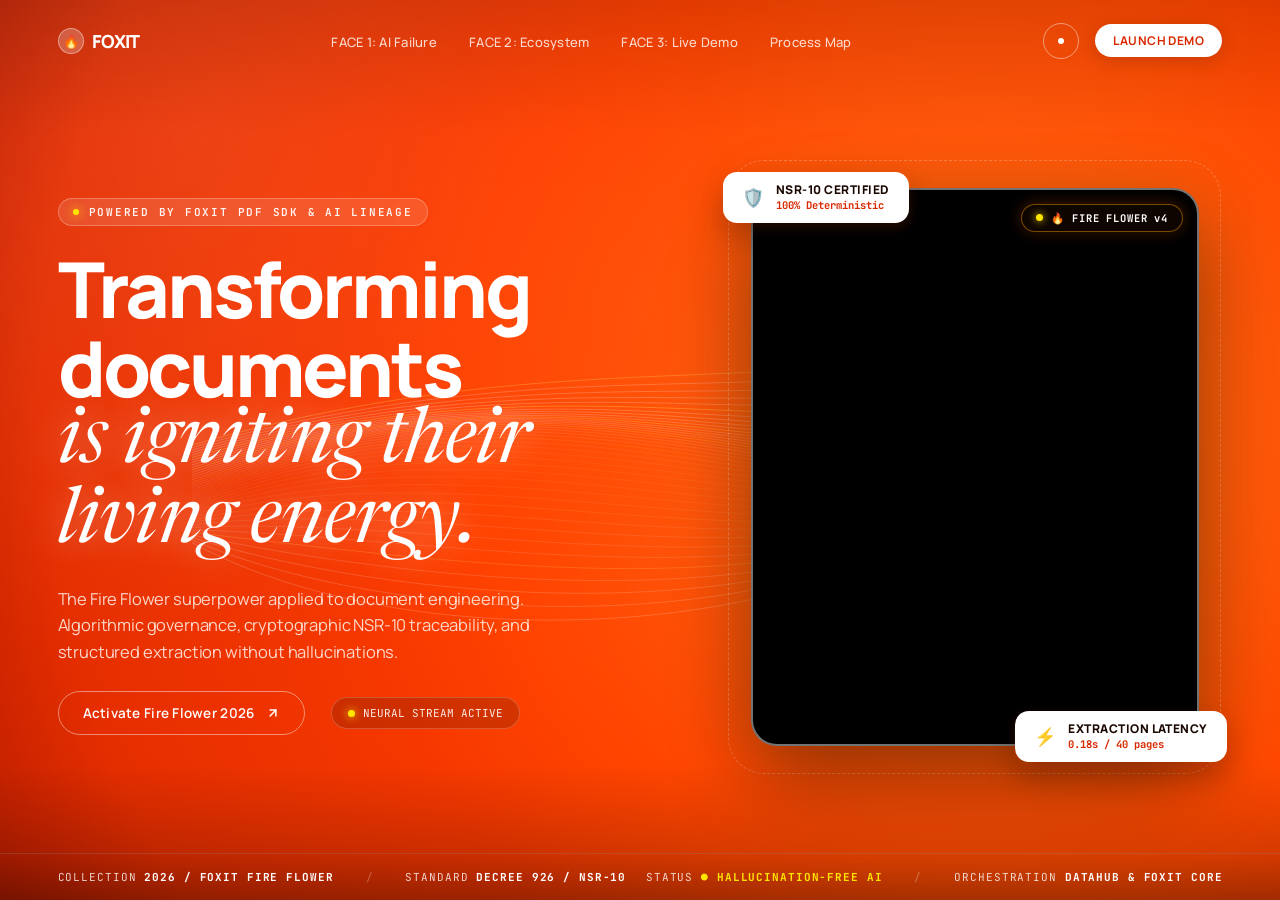
==== commit 871bea24: "feat: restructure index.html for GitHub Pages and link all 3 faces cleanly" ====
--- a/frontend/index.html
+++ b/frontend/index.html
@@ -3,60 +3,42 @@
 <head>
   <meta charset="UTF-8">
   <meta name="viewport" content="width=device-width, initial-scale=1.0, maximum-scale=5.0">
-  <title>FACE 2 — Trust Ecosystem & Governance | FOXIT FIRE FLOWER</title>
-  <meta name="description" content="FACE 2: Trust Ecosystem with human oversight. DataHub, Cryptographic Lineage, Foxit DocGen API, and NSR-10 Governance.">
-
-  <!-- Google Fonts: Manrope, JetBrains Mono & Newsreader -->
+  <title>FOXIT — FIRE FLOWER | The Power of Living Intelligence in Documents</title>
+  <meta name="description" content="FOXIT FIRE FLOWER: A new dimension of document automation and auditing. Artificial intelligence, governance, and NSR-10 structural extraction.">
+
+  <!-- Google Fonts: Manrope, Newsreader Italic & JetBrains Mono -->
   <link rel="preconnect" href="https://fonts.googleapis.com">
   <link rel="preconnect" href="https://fonts.gstatic.com" crossorigin>
-  <link href="https://fonts.googleapis.com/css2?family=JetBrains+Mono:wght@400;500;600;700;800&family=Manrope:wght@300;400;500;600;700;800;900&family=Newsreader:ital,opsz,wght@1,6..72,400;1,6..72,600&display=swap" rel="stylesheet">
+  <link href="https://fonts.googleapis.com/css2?family=JetBrains+Mono:wght@300;400;500;600;700&family=Manrope:wght@300;400;500;600;700;800;900&family=Newsreader:ital,opsz,wght@1,6..72,300;1,6..72,400;1,6..72,500;1,6..72,600&display=swap" rel="stylesheet">
 
   <style>
     /* ==========================================================================
-       DESIGN TOKENS: EDITORIAL HIGH CONTRAST (WHITE, OBSIDIAN BLACK & ELECTRIC ORANGE)
+       DESIGN TOKENS & COLOR PALETTE (EDITORIAL ELECTRIC ORANGE AESTHETIC)
        ========================================================================== */
     :root {
-      --bg-canvas: #F8F9FA;
-      --bg-white: #FFFFFF;
-      --bg-surface: #F3F4F6;
-      --bg-surface-subtle: #F9FAFB;
-      
-      --obsidian-black: #0B0F19;
-      --obsidian-surface: #111827;
-      --obsidian-card: #182030;
-      
-      --foxit-orange: #FF3700;
-      --foxit-orange-vibrant: #FF4900;
-      --foxit-orange-glow: rgba(255, 55, 0, 0.25);
-      --foxit-orange-subtle: #FFF3EF;
-      --foxit-orange-border: #FFD4C4;
-      
-      --text-black: #0F172A;
-      --text-body: #334155;
-      --text-muted: #64748B;
-      --text-faint: #94A3B8;
-      --text-white: #FFFFFF;
-      
-      --accent-green: #059669;
-      --accent-green-bg: #ECFDF5;
-      --accent-green-border: #A7F3D0;
-      
-      --accent-gold: #D97706;
-      --accent-gold-bg: #FEF3C7;
-      
-      --border-light: #E2E8F0;
-      --border-strong: #CBD5E1;
-      --border-dark: #1E293B;
-      
+      --orange-base: #FF3700;
+      --orange-vibrant: #FF4900;
+      --orange-hot: #FF5E00;
+      --orange-deep: #D82800;
+      --orange-glow: rgba(255, 77, 0, 0.45);
+
+      --text-pure: #FFFFFF;
+      --text-warm: #FFF5F0;
+      --text-muted: rgba(255, 245, 240, 0.84);
+      --text-faint: rgba(255, 245, 240, 0.45);
+      --text-dark: #120500;
+
+      --accent-gold: #FFE600;
+      --accent-flame: #FF8A00;
+
+      --border-light: rgba(255, 255, 255, 0.25);
+      --border-faint: rgba(255, 255, 255, 0.1);
+
       --font-sans: 'Manrope', -apple-system, BlinkMacSystemFont, 'Segoe UI', Roboto, sans-serif;
       --font-serif-italic: 'Newsreader', Georgia, serif;
       --font-mono: 'JetBrains Mono', monospace;
-      
+
       --ease-smooth: cubic-bezier(0.16, 1, 0.3, 1);
-      --shadow-sm: 0 1px 3px rgba(0,0,0,0.06), 0 1px 2px rgba(0,0,0,0.04);
-      --shadow-md: 0 4px 16px -2px rgba(0,0,0,0.08), 0 2px 6px -1px rgba(0,0,0,0.04);
-      --shadow-lg: 0 12px 32px -4px rgba(0,0,0,0.12), 0 4px 12px -2px rgba(0,0,0,0.05);
-      --shadow-orange: 0 8px 24px rgba(255, 55, 0, 0.22);
     }
 
     *, *::before, *::after {
@@ -67,2098 +49,875 @@
 
     html, body {
       width: 100%;
-      background-color: var(--bg-canvas);
-      color: var(--text-black);
+      height: 100%;
+      background-color: var(--orange-base);
+      color: var(--text-pure);
       font-family: var(--font-sans);
       -webkit-font-smoothing: antialiased;
       -moz-osx-font-smoothing: grayscale;
-      line-height: 1.6;
       overflow-x: hidden;
     }
 
     ::selection {
-      background: var(--foxit-orange);
-      color: #FFFFFF;
+      background: #FFFFFF;
+      color: var(--orange-base);
     }
 
     /* ==========================================================================
-       TOP NAVIGATION BAR (CLEAN EDITORIAL WITH ELECTRIC ACCENTS)
+       HERO CONTAINER (100svh Vibrant Orange Canvas)
        ========================================================================== */
-    .top-navbar {
-      position: sticky;
-      top: 0;
-      z-index: 100;
-      background: rgba(255, 255, 255, 0.95);
-      backdrop-filter: blur(16px);
-      -webkit-backdrop-filter: blur(16px);
-      border-bottom: 1.5px solid var(--border-light);
-      padding: 14px clamp(20px, 4vw, 56px);
-      display: flex;
-      align-items: center;
+    .hero-container {
+      position: relative;
+      width: 100vw;
+      min-height: 100vh;
+      min-height: 100svh;
+      height: 100svh;
+      max-height: 100svh;
+      display: flex;
+      flex-direction: column;
       justify-content: space-between;
-      box-shadow: var(--shadow-sm);
-    }
-
-    .nav-brand-group {
-      display: flex;
-      align-items: center;
-      gap: 12px;
-      text-decoration: none;
-    }
-
-    .brand-fire-pill {
-      display: inline-flex;
-      align-items: center;
-      justify-content: center;
-      width: 32px;
-      height: 32px;
-      border-radius: 8px;
-      background: var(--foxit-orange);
-      color: #FFF;
-      font-size: 16px;
-      box-shadow: 0 2px 8px rgba(255, 55, 0, 0.35);
-    }
-
-    .brand-title-text {
-      font-size: 16px;
-      font-weight: 900;
-      color: var(--text-black);
-      letter-spacing: -0.03em;
-      text-transform: uppercase;
-    }
-
-    .brand-title-text span {
-      color: var(--foxit-orange);
-    }
-
-    .nav-links-menu {
-      display: flex;
-      align-items: center;
-      gap: clamp(10px, 2vw, 24px);
-      list-style: none;
-    }
-
-    .nav-links-menu a {
-      font-size: 13px;
-      font-weight: 600;
-      color: var(--text-muted);
-      text-decoration: none;
-      padding: 6px 12px;
-      border-radius: 8px;
-      transition: all 0.2s ease;
-    }
-
-    .nav-links-menu a:hover {
-      color: var(--text-black);
-      background: var(--bg-surface);
-    }
-
-    .nav-links-menu a.active {
-      color: var(--foxit-orange);
-      background: var(--foxit-orange-subtle);
-      font-weight: 700;
-      border: 1px solid var(--foxit-orange-border);
-    }
-
-    .nav-btn-primary {
-      display: inline-flex;
-      align-items: center;
-      gap: 8px;
-      background: var(--obsidian-black);
-      color: #FFFFFF;
-      font-size: 12.5px;
-      font-weight: 700;
-      padding: 9px 18px;
-      border-radius: 100px;
-      text-decoration: none;
-      transition: all 0.25s var(--ease-smooth);
-    }
-
-    .nav-btn-primary:hover {
-      background: var(--foxit-orange);
-      transform: translateY(-1px);
-      box-shadow: var(--shadow-orange);
-    }
-
-    /* ==========================================================================
-       CONTAINER & EDITORIAL HERO HEADER
-       ========================================================================== */
-    .page-container {
-      max-width: 1360px;
-      margin: 0 auto;
-      padding: clamp(24px, 4vw, 48px) clamp(16px, 3vw, 40px);
-      display: flex;
-      flex-direction: column;
-      gap: 40px;
-    }
-
-    .hero-editorial-header {
-      background: var(--bg-white);
-      border: 1.5px solid var(--border-light);
-      border-radius: 24px;
-      padding: clamp(28px, 4vw, 44px);
-      box-shadow: var(--shadow-md);
-      position: relative;
       overflow: hidden;
-    }
-
-    .hero-editorial-header::before {
-      content: '';
+      background: radial-gradient(circle at 75% 45%, #FF5A1A 0%, #FF3D00 45%, #E52E00 85%, #BA1D00 100%);
+      z-index: 1;
+    }
+
+    /* Ambient Warm Vignette */
+    .hero-bg-vignette {
+      position: absolute;
+      inset: 0;
+      pointer-events: none;
+      z-index: 1;
+      background: 
+        radial-gradient(circle at 80% 50%, rgba(255, 170, 0, 0.25) 0%, transparent 60%),
+        radial-gradient(circle at 15% 15%, rgba(255, 255, 255, 0.08) 0%, transparent 40%),
+        linear-gradient(180deg, rgba(0, 0, 0, 0.12) 0%, transparent 15%, transparent 85%, rgba(0, 0, 0, 0.25) 100%);
+    }
+
+    /* Generative Canvas: Luminous Silk Energy Ribbons */
+    #energy-ribbon-canvas {
       position: absolute;
       top: 0;
       left: 0;
       width: 100%;
+      height: 100%;
+      pointer-events: none;
+      z-index: 3;
+      display: block;
+    }
+
+    /* ==========================================================================
+       TOP NAVIGATION BAR
+       ========================================================================== */
+    .hero-nav {
+      position: relative;
+      z-index: 20;
+      display: flex;
+      align-items: center;
+      justify-content: space-between;
+      padding: clamp(14px, 2.5vh, 28px) clamp(24px, 4.5vw, 64px);
+    }
+
+    .nav-brand {
+      display: flex;
+      align-items: center;
+      gap: 10px;
+      text-decoration: none;
+      color: var(--text-pure);
+    }
+
+    .brand-logo-text {
+      font-size: 18px;
+      font-weight: 900;
+      letter-spacing: -0.03em;
+      text-transform: uppercase;
+      display: flex;
+      align-items: center;
+      gap: 8px;
+    }
+
+    .fire-badge-icon {
+      display: inline-flex;
+      align-items: center;
+      justify-content: center;
+      width: 26px;
+      height: 26px;
+      border-radius: 50%;
+      background: rgba(255, 255, 255, 0.22);
+      border: 1px solid rgba(255, 255, 255, 0.4);
+      font-size: 13px;
+    }
+
+    .nav-links {
+      display: flex;
+      align-items: center;
+      gap: clamp(18px, 2.5vw, 36px);
+      list-style: none;
+    }
+
+    .nav-link-item a {
+      font-size: 13px;
+      font-weight: 500;
+      color: var(--text-warm);
+      text-decoration: none;
+      letter-spacing: 0.02em;
+      transition: opacity 0.25s ease;
+      opacity: 0.85;
+    }
+
+    .nav-link-item a:hover {
+      opacity: 1;
+      text-shadow: 0 0 12px rgba(255,255,255,0.6);
+    }
+
+    .nav-right-cluster {
+      display: flex;
+      align-items: center;
+      gap: 16px;
+    }
+
+    .nav-circle-glyph {
+      width: 36px;
+      height: 36px;
+      border-radius: 50%;
+      border: 1.5px solid rgba(255, 255, 255, 0.45);
+      display: flex;
+      align-items: center;
+      justify-content: center;
+      cursor: pointer;
+      transition: all 0.35s var(--ease-smooth);
+    }
+
+    .nav-circle-glyph::after {
+      content: '';
+      width: 6px;
       height: 6px;
-      background: linear-gradient(90deg, var(--foxit-orange) 0%, #FFA800 50%, var(--obsidian-black) 100%);
-    }
-
-    .hero-grid-2col {
+      border-radius: 50%;
+      background: #FFFFFF;
+    }
+
+    .nav-circle-glyph:hover {
+      border-color: #FFFFFF;
+      transform: rotate(90deg) scale(1.08);
+      box-shadow: 0 0 16px rgba(255, 255, 255, 0.4);
+    }
+
+    .nav-btn-action {
+      font-family: var(--font-sans);
+      font-size: 12px;
+      font-weight: 700;
+      letter-spacing: 0.04em;
+      text-transform: uppercase;
+      background: #FFFFFF;
+      color: var(--orange-deep);
+      padding: 8px 18px;
+      border-radius: 100px;
+      text-decoration: none;
+      box-shadow: 0 4px 18px rgba(0, 0, 0, 0.15);
+      transition: all 0.3s var(--ease-smooth);
+    }
+
+    .nav-btn-action:hover {
+      transform: translateY(-2px);
+      box-shadow: 0 8px 24px rgba(0, 0, 0, 0.25);
+    }
+
+    /* ==========================================================================
+       HERO MAIN STAGE (EDITORIAL 2-COLUMN GRID)
+       ========================================================================== */
+    .hero-stage {
+      position: relative;
+      z-index: 10;
+      flex: 1;
       display: grid;
-      grid-template-columns: 1.18fr 0.82fr;
-      gap: clamp(24px, 3.5vw, 48px);
-      align-items: center;
-    }
-
-    .hero-pre-badge {
+      grid-template-columns: minmax(0, 1.15fr) minmax(0, 0.85fr);
+      align-items: center;
+      padding: 0 clamp(24px, 4.5vw, 64px);
+      max-width: 1780px;
+      margin: 0 auto;
+      width: 100%;
+    }
+
+    /* Left Editorial Typography */
+    .hero-editorial-zone {
+      position: relative;
+      z-index: 15;
+      display: flex;
+      flex-direction: column;
+      gap: clamp(16px, 2.5vh, 28px);
+      max-width: 760px;
+    }
+
+    .hero-tagline {
+      display: inline-flex;
+      align-items: center;
+      gap: 10px;
+      font-family: var(--font-mono);
+      font-size: 11px;
+      font-weight: 600;
+      letter-spacing: 0.16em;
+      text-transform: uppercase;
+      color: rgba(255, 255, 255, 0.95);
+      background: rgba(255, 255, 255, 0.12);
+      border: 1px solid rgba(255, 255, 255, 0.25);
+      padding: 6px 14px;
+      border-radius: 100px;
+      backdrop-filter: blur(10px);
+      width: fit-content;
+    }
+
+    .hero-tagline-dot {
+      width: 6px;
+      height: 6px;
+      border-radius: 50%;
+      background: var(--accent-gold);
+      box-shadow: 0 0 10px var(--accent-gold);
+    }
+
+    .hero-headline {
+      font-family: var(--font-sans);
+      font-size: clamp(2.6rem, 5.4vw + 0.5rem, 5.8rem);
+      font-weight: 800;
+      line-height: 1.03;
+      letter-spacing: -0.04em;
+      color: var(--text-pure);
+      text-wrap: balance;
+    }
+
+    .hero-headline .serif-highlight {
+      font-family: var(--font-serif-italic);
+      font-style: italic;
+      font-weight: 400;
+      letter-spacing: -0.01em;
+      display: block;
+      color: #FFFFFF;
+      text-shadow: 0 0 35px rgba(255, 255, 255, 0.4);
+      margin-top: -0.04em;
+    }
+
+    .hero-narrative {
+      font-size: clamp(14px, 1.1vw + 4px, 16.5px);
+      font-weight: 400;
+      line-height: 1.6;
+      color: var(--text-muted);
+      max-width: 540px;
+      letter-spacing: -0.01em;
+    }
+
+    /* Actions Row */
+    .hero-interactive-row {
+      display: flex;
+      align-items: center;
+      gap: clamp(16px, 2vw, 28px);
+      margin-top: 4px;
+    }
+
+    .pill-action-btn {
+      display: inline-flex;
+      align-items: center;
+      gap: 12px;
+      background: transparent;
+      border: 1.5px solid rgba(255, 255, 255, 0.45);
+      color: #FFFFFF;
+      font-size: 13.5px;
+      font-weight: 600;
+      letter-spacing: 0.02em;
+      padding: 12px 24px;
+      border-radius: 100px;
+      text-decoration: none;
+      transition: all 0.35s var(--ease-smooth);
+      backdrop-filter: blur(8px);
+    }
+
+    .pill-action-btn:hover {
+      background: #FFFFFF;
+      color: var(--orange-deep);
+      border-color: #FFFFFF;
+      transform: translateY(-2px);
+      box-shadow: 0 10px 25px rgba(0, 0, 0, 0.2);
+    }
+
+    .hero-status-pill {
       display: inline-flex;
       align-items: center;
       gap: 8px;
       font-family: var(--font-mono);
       font-size: 11px;
+      color: rgba(255, 255, 255, 0.9);
+      background: rgba(0, 0, 0, 0.16);
+      border: 1px solid rgba(255, 255, 255, 0.2);
+      padding: 8px 16px;
+      border-radius: 100px;
+    }
+
+    .status-dot-live {
+      width: 7px;
+      height: 7px;
+      border-radius: 50%;
+      background: var(--accent-gold);
+      box-shadow: 0 0 8px var(--accent-gold);
+      animation: pulse-dot 1.8s infinite ease-in-out;
+    }
+
+    @keyframes pulse-dot {
+      0%, 100% { transform: scale(1); opacity: 0.9; }
+      50% { transform: scale(1.4); opacity: 0.4; }
+    }
+
+    /* ==========================================================================
+       RIGHT HERO ZONE: THE STREAM CENTERPIECE (NO OVERLAPS)
+       ========================================================================== */
+    .hero-subject-zone {
+      position: relative;
+      height: 100%;
+      display: flex;
+      align-items: center;
+      justify-content: center;
+      z-index: 10;
+    }
+
+    .hero-stream-stage {
+      position: relative;
+      width: clamp(320px, 35vw, 500px);
+      height: clamp(360px, 62vh, 580px);
+      display: flex;
+      align-items: center;
+      justify-content: center;
+    }
+
+    /* Geometric Halo Rings */
+    .halo-vector-ring {
+      position: absolute;
+      width: 110%;
+      height: 110%;
+      border-radius: 36px;
+      border: 1px dashed rgba(255, 255, 255, 0.25);
+      pointer-events: none;
+      animation: pulse-ring 8s ease-in-out infinite alternate;
+    }
+
+    @keyframes pulse-ring {
+      0% { transform: scale(0.98) rotate(0deg); opacity: 0.5; }
+      100% { transform: scale(1.02) rotate(2deg); opacity: 0.85; }
+    }
+
+    .halo-inner-glow {
+      position: absolute;
+      width: 75%;
+      height: 75%;
+      border-radius: 50%;
+      background: radial-gradient(circle, rgba(255, 220, 100, 0.35) 0%, rgba(255, 120, 0, 0.15) 50%, transparent 70%);
+      filter: blur(35px);
+      pointer-events: none;
+    }
+
+    /* Telemetry Chips (Offset cleanly so they NEVER collide with internal elements) */
+    .telemetry-chip {
+      position: absolute;
+      z-index: 30;
+      background: #FFFFFF !important;
+      border: 1.5px solid rgba(255, 255, 255, 0.95);
+      padding: 10px 18px;
+      border-radius: 14px;
+      display: flex;
+      align-items: center;
+      gap: 12px;
+      box-shadow: 0 15px 30px rgba(0, 0, 0, 0.25), 0 4px 12px rgba(255, 80, 0, 0.2);
+      animation: float-slow 5s ease-in-out infinite alternate;
+      pointer-events: auto;
+    }
+
+    /* Clean Top-Left Outside Offset */
+    .chip-left {
+      top: -16px;
+      left: -28px;
+      animation-delay: 0s;
+    }
+
+    /* Clean Bottom-Right Outside Offset */
+    .chip-right {
+      bottom: -16px;
+      right: -28px;
+      animation-delay: 2.5s;
+    }
+
+    @keyframes float-slow {
+      0% { transform: translateY(0px); }
+      100% { transform: translateY(-10px); }
+    }
+
+    .chip-icon {
+      font-size: 18px;
+      display: flex;
+      align-items: center;
+      justify-content: center;
+    }
+
+    .chip-text {
+      display: flex;
+      flex-direction: column;
+      gap: 2px;
+    }
+
+    .chip-title {
+      font-size: 12px;
+      font-weight: 800;
+      text-transform: uppercase;
+      letter-spacing: 0.04em;
+      color: #1A0700 !important;
+      line-height: 1.2;
+    }
+
+    .chip-sub {
+      font-family: var(--font-mono);
+      font-size: 10.5px;
       font-weight: 700;
-      letter-spacing: 0.12em;
-      text-transform: uppercase;
-      color: var(--foxit-orange);
-      background: var(--foxit-orange-subtle);
-      border: 1px solid var(--foxit-orange-border);
-      padding: 5px 12px;
-      border-radius: 100px;
-      margin-bottom: 16px;
-    }
-
-    .hero-main-title {
-      font-size: clamp(1.8rem, 3.2vw + 0.4rem, 2.9rem);
-      font-weight: 900;
-      line-height: 1.1;
-      letter-spacing: -0.04em;
-      color: var(--text-black);
-    }
-
-    .hero-main-title .serif-accent {
-      font-family: var(--font-serif-italic);
-      font-style: italic;
-      font-weight: 400;
-      color: var(--foxit-orange);
-      display: block;
-    }
-
-    .hero-description {
-      font-size: clamp(14px, 1vw + 3px, 15.5px);
-      color: var(--text-body);
-      margin-top: 14px;
-      line-height: 1.6;
-    }
-
-    .hero-meta-strip {
-      display: flex;
-      flex-wrap: wrap;
-      gap: 10px;
-      margin-top: 22px;
-      padding-top: 18px;
-      border-top: 1.5px solid var(--border-light);
-    }
-
-    /* Video Stream Companion Capsule */
-    .hero-video-companion {
-      position: relative;
-      display: flex;
-      align-items: center;
-      justify-content: center;
-    }
-
-    .hero-video-box {
+      color: #D82800 !important;
+      line-height: 1.2;
+    }
+
+    /* DIRECT VIDEO STREAM CARD */
+    .video-stream-card {
       position: relative;
       width: 100%;
-      max-width: 420px;
-      height: 320px;
-      border-radius: 20px;
+      height: 100%;
+      border-radius: 26px;
       overflow: hidden;
       background: #000000;
-      border: 2px solid var(--obsidian-black);
-      box-shadow: 0 20px 50px rgba(0, 0, 0, 0.25), 0 0 35px var(--foxit-orange-glow);
-    }
-
-    .hero-video-box video {
+      border: 2px solid rgba(255, 255, 255, 0.45);
+      box-shadow: 0 30px 80px rgba(0, 0, 0, 0.45), 0 0 50px rgba(255, 120, 0, 0.35);
+      z-index: 10;
+      transition: transform 0.4s var(--ease-smooth), box-shadow 0.4s ease;
+    }
+
+    .video-stream-card:hover {
+      transform: scale(1.02);
+      box-shadow: 0 40px 100px rgba(0, 0, 0, 0.55), 0 0 70px rgba(255, 150, 0, 0.5);
+      border-color: rgba(255, 255, 255, 0.7);
+    }
+
+    .video-stream-card video {
       width: 100%;
       height: 100%;
       object-fit: cover;
       display: block;
     }
 
-    .video-floating-badge {
+    /* Clean, non-colliding Top-Right FIRE FLOWER Badge inside Video */
+    .stream-status-top-right {
       position: absolute;
-      top: 12px;
-      right: 12px;
-      background: rgba(11, 15, 25, 0.85);
-      backdrop-filter: blur(10px);
-      border: 1px solid rgba(255, 55, 0, 0.5);
-      padding: 5px 12px;
+      top: 14px;
+      right: 14px;
+      background: rgba(18, 5, 0, 0.82);
+      backdrop-filter: blur(12px);
+      -webkit-backdrop-filter: blur(12px);
+      border: 1px solid rgba(255, 160, 0, 0.45);
+      box-shadow: 0 4px 16px rgba(0, 0, 0, 0.4), 0 0 15px rgba(255, 100, 0, 0.3);
+      padding: 6px 14px;
       border-radius: 100px;
+      display: flex;
+      align-items: center;
+      gap: 8px;
       font-family: var(--font-mono);
       font-size: 10.5px;
-      font-weight: 800;
+      font-weight: 700;
       color: #FFFFFF;
-      display: flex;
-      align-items: center;
-      gap: 6px;
-      z-index: 10;
-      box-shadow: 0 4px 14px rgba(0, 0, 0, 0.4);
-    }
-
-    .video-chip-card {
-      position: absolute;
-      background: #FFFFFF;
-      border: 1.5px solid var(--border-strong);
-      padding: 8px 14px;
-      border-radius: 12px;
-      display: flex;
-      align-items: center;
-      gap: 10px;
-      box-shadow: var(--shadow-lg);
+      letter-spacing: 0.08em;
       z-index: 15;
     }
 
-    .video-chip-top {
-      top: -12px;
-      left: -16px;
-    }
-
-    .video-chip-bottom {
-      bottom: -12px;
-      right: -16px;
-    }
-
-    .video-chip-title {
-      font-size: 11px;
-      font-weight: 800;
-      color: var(--text-black);
-      text-transform: uppercase;
-      line-height: 1.2;
-    }
-
-    .video-chip-sub {
-      font-family: var(--font-mono);
-      font-size: 10px;
-      font-weight: 700;
-      color: var(--foxit-orange);
-      line-height: 1.2;
-    }
-
-    .meta-chip {
-      display: inline-flex;
-      align-items: center;
-      gap: 6px;
-      font-family: var(--font-mono);
-      font-size: 11.5px;
-      font-weight: 600;
-      background: var(--bg-surface);
-      color: var(--text-body);
-      border: 1px solid var(--border-light);
-      padding: 6px 14px;
-      border-radius: 8px;
-    }
-
-    .meta-chip.active {
-      background: var(--obsidian-black);
-      color: #FFFFFF;
-      border-color: var(--obsidian-black);
-    }
-
-    .meta-chip.orange {
-      background: var(--foxit-orange);
-      color: #FFFFFF;
-      border-color: var(--foxit-orange);
-    }
-
     /* ==========================================================================
-       PHASE CARDS (EDITORIAL PANELS WITH OBSIDIAN BLACK ACCENT ROWS)
+       BOTTOM METADATA DOCK
        ========================================================================== */
-    .phase-card {
-      background: var(--bg-white);
-      border: 1.5px solid var(--border-light);
-      border-radius: 24px;
-      padding: clamp(24px, 3vw, 36px);
-      box-shadow: var(--shadow-md);
-      display: flex;
-      flex-direction: column;
-      gap: 24px;
-    }
-
-    .phase-top-bar {
-      display: flex;
+    .hero-dock {
+      position: relative;
+      z-index: 20;
+      display: flex;
+      align-items: center;
       justify-content: space-between;
-      align-items: center;
-      flex-wrap: wrap;
-      gap: 14px;
-      padding-bottom: 18px;
-      border-bottom: 1.5px solid var(--border-light);
-    }
-
-    .phase-badge-title {
-      display: flex;
-      align-items: center;
-      gap: 12px;
-    }
-
-    .phase-number-badge {
+      padding: clamp(12px, 1.8vh, 20px) clamp(24px, 4.5vw, 64px);
+      border-top: 1px solid rgba(255, 255, 255, 0.14);
+      background: linear-gradient(180deg, transparent 0%, rgba(0, 0, 0, 0.15) 100%);
       font-family: var(--font-mono);
       font-size: 11px;
-      font-weight: 800;
-      letter-spacing: 0.1em;
+      letter-spacing: 0.08em;
+      color: rgba(255, 255, 255, 0.8);
       text-transform: uppercase;
-      background: var(--obsidian-black);
+    }
+
+    .dock-specs-group {
+      display: flex;
+      align-items: center;
+      gap: clamp(14px, 2.5vw, 32px);
+    }
+
+    .dock-spec-item {
+      display: flex;
+      align-items: center;
+      gap: 8px;
+    }
+
+    .dock-spec-item strong {
       color: #FFFFFF;
-      padding: 5px 12px;
-      border-radius: 6px;
-    }
-
-    .phase-number-badge.orange {
-      background: var(--foxit-orange);
-    }
-
-    .phase-heading {
-      font-size: clamp(16px, 1.4vw, 19px);
-      font-weight: 800;
-      color: var(--text-black);
-      letter-spacing: -0.02em;
-    }
-
-    .human-tag-status {
-      display: inline-flex;
-      align-items: center;
-      gap: 8px;
-      font-family: var(--font-mono);
-      font-size: 11.5px;
       font-weight: 700;
-      color: var(--accent-green);
-      background: var(--accent-green-bg);
-      border: 1.5px solid var(--accent-green-border);
-      padding: 6px 14px;
-      border-radius: 100px;
-    }
-
-    /* 2 Column Workspace Grid */
-    .grid-2col {
-      display: grid;
-      grid-template-columns: minmax(0, 1.2fr) minmax(0, 1fr);
-      gap: 24px;
-    }
-
-    .grid-1col {
-      display: grid;
-      grid-template-columns: 1fr;
-      gap: 24px;
+    }
+
+    .dock-spec-divider {
+      color: rgba(255, 255, 255, 0.3);
     }
 
     /* ==========================================================================
-       CHAT & DATAHUB PANELS
+       RESPONSIVE ADAPTATIONS
        ========================================================================== */
-    .chat-bubble-container {
-      background: var(--bg-surface-subtle);
-      border: 1.5px solid var(--border-light);
-      border-radius: 18px;
-      overflow: hidden;
-      display: flex;
-      flex-direction: column;
-    }
-
-    .chat-bubble-header {
-      background: var(--bg-white);
-      border-bottom: 1px solid var(--border-light);
-      padding: 14px 18px;
-      display: flex;
-      justify-content: space-between;
-      align-items: center;
-    }
-
-    .chat-bubble-title {
-      font-size: 13px;
-      font-weight: 800;
-      color: var(--text-black);
-      display: flex;
-      align-items: center;
-      gap: 8px;
-    }
-
-    .chat-tag-pill {
-      font-family: var(--font-mono);
-      font-size: 10px;
-      font-weight: 700;
-      background: var(--bg-surface);
-      color: var(--text-muted);
-      border: 1px solid var(--border-light);
-      padding: 3px 8px;
-      border-radius: 4px;
-    }
-
-    .chat-stream-body {
-      padding: 18px;
-      display: flex;
-      flex-direction: column;
-      gap: 16px;
-      max-height: 480px;
-      overflow-y: auto;
-    }
-
-    .chat-entry {
-      display: flex;
-      gap: 12px;
-      align-items: flex-start;
-    }
-
-    .entry-avatar {
-      width: 32px;
-      height: 32px;
-      min-width: 32px;
-      border-radius: 8px;
-      display: flex;
-      align-items: center;
-      justify-content: center;
-      font-size: 12px;
-      font-weight: 800;
-    }
-
-    .entry-avatar.user {
-      background: var(--obsidian-black);
-      color: #FFFFFF;
-    }
-
-    .entry-avatar.ai {
-      background: var(--foxit-orange);
-      color: #FFFFFF;
-    }
-
-    .entry-avatar.foxit {
-      background: #FFFFFF;
-      border: 1.5px solid var(--border-strong);
-      font-size: 16px;
-    }
-
-    .entry-content {
-      background: var(--bg-white);
-      border: 1.5px solid var(--border-light);
-      border-radius: 14px;
-      padding: 14px 16px;
-      font-size: 13px;
-      color: var(--text-body);
-      line-height: 1.55;
-      flex: 1;
-      box-shadow: var(--shadow-sm);
-    }
-
-    .entry-content strong {
-      color: var(--text-black);
-    }
-
-    .attachment-capsules {
-      display: flex;
-      flex-wrap: wrap;
-      gap: 6px;
-      margin-bottom: 10px;
-    }
-
-    .capsule-file {
-      display: inline-flex;
-      align-items: center;
-      gap: 6px;
-      font-family: var(--font-mono);
-      font-size: 11px;
-      font-weight: 600;
-      background: var(--bg-surface);
-      border: 1px solid var(--border-strong);
-      color: var(--text-black);
-      padding: 4px 10px;
-      border-radius: 6px;
-    }
-
-    .capsule-file.orange {
-      background: var(--foxit-orange-subtle);
-      border-color: var(--foxit-orange-border);
-      color: var(--foxit-orange);
-    }
-
-    .column-badges-flow {
-      display: flex;
-      flex-wrap: wrap;
-      gap: 5px;
-      margin: 8px 0 12px;
-    }
-
-    .badge-col {
-      font-family: var(--font-mono);
-      font-size: 10.5px;
-      font-weight: 600;
-      background: var(--bg-surface);
-      border: 1px solid var(--border-light);
-      color: var(--text-body);
-      padding: 3px 8px;
-      border-radius: 4px;
-    }
-
-    .badge-col.norm {
-      background: var(--foxit-orange-subtle);
-      border-color: var(--foxit-orange-border);
-      color: var(--foxit-orange);
-    }
-
-    /* Human Action Card inside Chat */
-    .human-decision-box {
-      margin-top: 14px;
-      background: var(--foxit-orange-subtle);
-      border: 1.5px solid var(--foxit-orange-border);
-      border-radius: 12px;
-      padding: 14px 16px;
-      display: flex;
-      flex-direction: column;
-      gap: 10px;
-    }
-
-    .btn-action-pill {
-      display: inline-flex;
-      align-items: center;
-      gap: 8px;
-      background: var(--foxit-orange);
-      color: #FFFFFF;
-      border: none;
-      font-family: var(--font-sans);
-      font-size: 12.5px;
-      font-weight: 700;
-      padding: 10px 20px;
-      border-radius: 100px;
-      cursor: pointer;
-      width: fit-content;
-      box-shadow: 0 4px 14px rgba(255, 55, 0, 0.25);
-      transition: all 0.2s var(--ease-smooth);
-    }
-
-    .btn-action-pill:hover {
-      background: var(--obsidian-black);
-      transform: translateY(-1px);
-    }
-
-    .btn-action-pill:disabled {
-      opacity: 0.6;
-      cursor: wait;
-    }
-
-    .chat-bottom-input {
-      padding: 10px 16px;
-      background: var(--bg-white);
-      border-top: 1px solid var(--border-light);
-    }
-
-    .input-disabled-preview {
-      width: 100%;
-      background: var(--bg-surface);
-      border: 1px solid var(--border-light);
-      border-radius: 8px;
-      padding: 8px 12px;
-      font-family: var(--font-mono);
-      font-size: 11px;
-      color: var(--text-muted);
-      outline: none;
-    }
-
-    /* DataHub & Lineage Right Column */
-    .data-cards-col {
-      display: flex;
-      flex-direction: column;
-      gap: 16px;
-    }
-
-    .data-panel-card {
-      background: var(--bg-white);
-      border: 1.5px solid var(--border-light);
-      border-radius: 18px;
-      overflow: hidden;
-      box-shadow: var(--shadow-sm);
-    }
-
-    .panel-card-header {
-      background: var(--bg-surface);
-      border-bottom: 1px solid var(--border-light);
-      padding: 12px 18px;
-      display: flex;
-      justify-content: space-between;
-      align-items: center;
-    }
-
-    .panel-title {
-      font-size: 12.5px;
-      font-weight: 800;
-      color: var(--text-black);
-      display: flex;
-      align-items: center;
-      gap: 6px;
-    }
-
-    .panel-badge {
-      font-family: var(--font-mono);
-      font-size: 10px;
-      font-weight: 700;
-      background: var(--obsidian-black);
-      color: #FFF;
-      padding: 2px 8px;
-      border-radius: 4px;
-    }
-
-    .meta-2col-grid {
-      display: grid;
-      grid-template-columns: 1fr 1fr;
-      gap: 1px;
-      background: var(--border-light);
-    }
-
-    .meta-grid-item {
-      background: var(--bg-white);
-      padding: 12px 16px;
-      display: flex;
-      flex-direction: column;
-      gap: 2px;
-    }
-
-    .meta-key-label {
-      font-family: var(--font-mono);
-      font-size: 10px;
-      font-weight: 700;
-      text-transform: uppercase;
-      color: var(--text-muted);
-      letter-spacing: 0.06em;
-    }
-
-    .meta-val-text {
-      font-size: 12.5px;
-      font-weight: 800;
-      color: var(--text-black);
-    }
-
-    /* Lineage Tree Items */
-    .lineage-stack {
-      padding: 14px;
-      display: flex;
-      flex-direction: column;
-      gap: 10px;
-    }
-
-    .lineage-step-item {
-      display: flex;
-      align-items: center;
-      gap: 12px;
-      background: var(--bg-surface-subtle);
-      border: 1px solid var(--border-light);
-      padding: 10px 14px;
-      border-radius: 10px;
-      transition: all 0.2s ease;
-    }
-
-    .lineage-step-item:hover {
-      border-color: var(--foxit-orange);
-      background: var(--bg-white);
-      box-shadow: var(--shadow-sm);
-    }
-
-    .lineage-item-icon {
-      font-size: 18px;
-      min-width: 24px;
-    }
-
-    .lineage-item-texts {
-      display: flex;
-      flex-direction: column;
-      gap: 1px;
-    }
-
-    .lineage-item-title {
-      font-size: 12px;
-      font-weight: 800;
-      color: var(--text-black);
-    }
-
-    .lineage-item-hash {
-      font-family: var(--font-mono);
-      font-size: 10.5px;
-      color: var(--foxit-orange);
-      font-weight: 600;
-    }
-
-    /* ==========================================================================
-       FASE 2: FOXIT CLOUD COMPILER & HIGH CONTRAST DOCUMENT TABLE
-       ========================================================================== */
-    .foxit-telemetry-banner {
-      background: var(--obsidian-black);
-      border-radius: 14px;
-      padding: 14px 20px;
-      display: flex;
-      align-items: center;
-      justify-content: space-between;
-      flex-wrap: wrap;
-      gap: 12px;
-      color: #FFFFFF;
-      font-family: var(--font-mono);
-      font-size: 11.5px;
-    }
-
-    .telemetry-status-chip {
-      background: var(--foxit-orange);
-      color: #FFFFFF;
-      font-weight: 800;
-      padding: 3px 10px;
-      border-radius: 4px;
-      font-size: 10.5px;
-    }
-
-    .btn-view-pdf-cta {
-      display: inline-flex;
-      align-items: center;
-      gap: 6px;
-      background: #FFFFFF;
-      color: var(--obsidian-black);
-      padding: 6px 14px;
-      border-radius: 100px;
-      font-weight: 800;
-      font-size: 11px;
-      text-decoration: none;
-      transition: all 0.2s ease;
-    }
-
-    .btn-view-pdf-cta:hover {
-      background: var(--foxit-orange);
-      color: #FFFFFF;
-    }
-
-    /* Editorial High-Contrast Document Card (Like the screenshot's row style) */
-    .document-rendered-sheet {
-      background: var(--bg-white);
-      border: 2px solid var(--border-dark);
-      border-radius: 20px;
-      padding: clamp(20px, 3vw, 36px);
-      box-shadow: var(--shadow-lg);
-      color: var(--text-black);
-    }
-
-    .sheet-top-header {
-      display: flex;
-      justify-content: space-between;
-      align-items: flex-start;
-      padding-bottom: 20px;
-      border-bottom: 2px solid var(--text-black);
-      margin-bottom: 20px;
-      gap: 20px;
-    }
-
-    .sheet-title-col h3 {
-      font-size: 16px;
-      font-weight: 900;
-      color: var(--text-black);
-      letter-spacing: -0.02em;
-    }
-
-    .sheet-title-col p {
-      font-size: 11.5px;
-      color: var(--text-muted);
-      margin-top: 4px;
-      font-family: var(--font-mono);
-    }
-
-    .sheet-dna-col {
-      text-align: right;
-      font-family: var(--font-mono);
-      font-size: 10.5px;
-      color: var(--text-muted);
-      line-height: 1.6;
-    }
-
-    .sheet-dna-col strong {
-      color: var(--text-black);
-    }
-
-    /* High-Contrast Table (with Black Highlighted Row like Screenshot) */
-    .editorial-table-wrapper {
-      overflow-x: auto;
-      margin-bottom: 24px;
-      border-radius: 12px;
-      border: 1.5px solid var(--border-light);
-    }
-
-    .editorial-table {
-      width: 100%;
-      border-collapse: collapse;
-      font-size: 12.5px;
-      text-align: left;
-    }
-
-    .editorial-table thead th {
-      background: var(--bg-surface);
-      border-bottom: 1.5px solid var(--border-strong);
-      padding: 10px 14px;
-      font-size: 11px;
-      font-weight: 800;
-      color: var(--text-black);
-      text-transform: uppercase;
-      letter-spacing: 0.04em;
-    }
-
-    .editorial-table tbody td {
-      padding: 10px 14px;
-      border-bottom: 1px solid var(--border-light);
-      color: var(--text-body);
-    }
-
-    .editorial-table tbody tr:hover {
-      background: var(--bg-surface-subtle);
-    }
-
-    /* Hero Emphasized Row (Obsidian Black with White Text, like "Field" row in screenshot) */
-    .editorial-table tbody tr.row-hero-highlight {
-      background: var(--obsidian-black) !important;
-      color: #FFFFFF !important;
-    }
-
-    .editorial-table tbody tr.row-hero-highlight td {
-      color: #FFFFFF !important;
-      border-bottom: 1px solid var(--obsidian-surface);
-    }
-
-    .editorial-table tbody tr.row-hero-highlight strong {
-      color: #FFFFFF !important;
-    }
-
-    .tag-pass-green {
-      display: inline-block;
-      font-family: var(--font-mono);
-      font-size: 10px;
-      font-weight: 800;
-      background: var(--accent-green-bg);
-      border: 1px solid var(--accent-green-border);
-      color: var(--accent-green);
-      padding: 2px 8px;
-      border-radius: 4px;
-    }
-
-    .tag-pass-white {
-      display: inline-block;
-      font-family: var(--font-mono);
-      font-size: 10px;
-      font-weight: 800;
-      background: #FFFFFF;
-      color: var(--obsidian-black);
-      padding: 2px 8px;
-      border-radius: 4px;
-    }
-
-    /* 3 Summary Badges */
-    .summary-metrics-strip {
-      display: grid;
-      grid-template-columns: repeat(3, 1fr);
-      gap: 16px;
-      margin-bottom: 20px;
-    }
-
-    .metric-box-card {
-      background: var(--bg-surface-subtle);
-      border: 1.5px solid var(--border-light);
-      border-radius: 12px;
-      padding: 14px 16px;
-      display: flex;
-      flex-direction: column;
-      gap: 4px;
-    }
-
-    .metric-box-card .m-label {
-      font-size: 11px;
-      font-weight: 700;
-      color: var(--text-muted);
-      text-transform: uppercase;
-    }
-
-    .metric-box-card .m-value {
-      font-family: var(--font-mono);
-      font-size: 13px;
-      font-weight: 800;
-      color: var(--accent-green);
-    }
-
-    /* Bottom Blue / Orange Highlight Banner (Directly inspired by screenshot) */
-    .action-cta-bar {
-      background: var(--foxit-orange);
-      border-radius: 14px;
-      padding: 16px 24px;
-      display: flex;
-      align-items: center;
-      justify-content: space-between;
-      flex-wrap: wrap;
-      gap: 14px;
-      color: #FFFFFF;
-      box-shadow: var(--shadow-orange);
-    }
-
-    .action-cta-text {
-      display: flex;
-      flex-direction: column;
-      gap: 2px;
-    }
-
-    .action-cta-text strong {
-      font-size: 14px;
-      font-weight: 800;
-    }
-
-    .action-cta-text span {
-      font-size: 12px;
-      opacity: 0.9;
-    }
-
-    .btn-cta-white {
-      display: inline-flex;
-      align-items: center;
-      gap: 8px;
-      background: #FFFFFF;
-      color: var(--obsidian-black);
-      border: none;
-      font-family: var(--font-sans);
-      font-size: 12.5px;
-      font-weight: 800;
-      padding: 10px 22px;
-      border-radius: 100px;
-      cursor: pointer;
-      transition: all 0.2s ease;
-    }
-
-    .btn-cta-white:hover {
-      background: var(--obsidian-black);
-      color: #FFFFFF;
-      transform: translateY(-1px);
-    }
-
-    /* ==========================================================================
-       FASE 3: GOBERNANZA & TRUST SCORE PANEL
-       ========================================================================== */
-    .trust-score-editorial-card {
-      background: var(--bg-white);
-      border: 1.5px solid var(--border-light);
-      border-radius: 18px;
-      padding: 24px;
-      display: flex;
-      flex-direction: column;
-      gap: 20px;
-      box-shadow: var(--shadow-sm);
-    }
-
-    .trust-circle-display-row {
-      display: flex;
-      align-items: center;
-      gap: 20px;
-    }
-
-    .score-radial-box {
-      width: 90px;
-      height: 90px;
-      min-width: 90px;
-      border-radius: 50%;
-      border: 4px solid var(--accent-green);
-      display: flex;
-      flex-direction: column;
-      align-items: center;
-      justify-content: center;
-      background: var(--accent-green-bg);
-    }
-
-    .score-num-big {
-      font-size: 26px;
-      font-weight: 900;
-      color: var(--accent-green);
-      line-height: 1;
-    }
-
-    .score-denom-sub {
-      font-size: 11px;
-      font-weight: 600;
-      color: var(--text-muted);
-    }
-
-    .score-copy-col {
-      display: flex;
-      flex-direction: column;
-      gap: 4px;
-    }
-
-    .score-badge-risk {
-      font-family: var(--font-mono);
-      font-size: 11px;
-      font-weight: 800;
-      color: var(--accent-green);
-    }
-
-    .score-desc-text {
-      font-size: 12.5px;
-      color: var(--text-body);
-      line-height: 1.5;
-    }
-
-    .checks-rule-list {
-      display: flex;
-      flex-direction: column;
-      gap: 8px;
-    }
-
-    .check-item-row {
-      display: flex;
-      justify-content: space-between;
-      align-items: center;
-      background: var(--bg-surface);
-      border: 1px solid var(--border-light);
-      padding: 8px 12px;
-      border-radius: 8px;
-      font-size: 12px;
-    }
-
-    .check-item-row strong {
-      font-weight: 700;
-      color: var(--text-black);
-    }
-
-    .check-item-row span {
-      font-family: var(--font-mono);
-      font-weight: 700;
-      color: var(--accent-green);
-    }
-
-    /* Policy Outcome Box */
-    .policy-verdict-box {
-      background: var(--obsidian-black);
-      color: #FFFFFF;
-      border-radius: 14px;
-      padding: 16px 20px;
-      display: flex;
-      flex-direction: column;
-      gap: 6px;
-    }
-
-    .policy-verdict-box small {
-      font-family: var(--font-mono);
-      font-size: 10px;
-      letter-spacing: 0.1em;
-      color: var(--foxit-orange);
-      text-transform: uppercase;
-    }
-
-    .policy-verdict-box strong {
-      font-size: 14px;
-      color: #FFFFFF;
-    }
-
-    /* ==========================================================================
-       ESIGN SEAL ENVELOPE (OBSIDIAN LUXURY DECK)
-       ========================================================================== */
-    .esign-seal-card {
-      background: var(--obsidian-black);
-      color: #FFFFFF;
-      border-radius: 24px;
-      padding: clamp(24px, 3.5vw, 40px);
-      display: flex;
-      flex-direction: column;
-      gap: 24px;
-      box-shadow: var(--shadow-lg);
-    }
-
-    .esign-header-flex {
-      display: flex;
-      justify-content: space-between;
-      align-items: center;
-      flex-wrap: wrap;
-      gap: 14px;
-      padding-bottom: 20px;
-      border-bottom: 1.5px solid var(--border-dark);
-    }
-
-    .esign-brand-pill {
-      display: inline-flex;
-      align-items: center;
-      gap: 8px;
-      font-family: var(--font-mono);
-      font-size: 11px;
-      font-weight: 800;
-      background: var(--foxit-orange);
-      color: #FFFFFF;
-      padding: 4px 12px;
-      border-radius: 6px;
-    }
-
-    .envelope-meta-grid {
-      display: grid;
-      grid-template-columns: repeat(4, 1fr);
-      gap: 12px;
-    }
-
-    .env-slot-item {
-      background: var(--obsidian-surface);
-      border: 1px solid var(--border-dark);
-      border-radius: 12px;
-      padding: 14px;
-      display: flex;
-      flex-direction: column;
-      gap: 4px;
-    }
-
-    .env-slot-item small {
-      font-family: var(--font-mono);
-      font-size: 10px;
-      font-weight: 700;
-      color: var(--text-faint);
-      text-transform: uppercase;
-    }
-
-    .env-slot-item strong {
-      font-size: 12.5px;
-      color: #FFFFFF;
-    }
-
-    .pki-signers-grid {
-      display: grid;
-      grid-template-columns: 1fr 1fr;
-      gap: 14px;
-    }
-
-    .pki-signer-card {
-      background: var(--obsidian-surface);
-      border: 1px solid var(--border-dark);
-      border-radius: 14px;
-      padding: 16px;
-      display: flex;
-      gap: 12px;
-      align-items: flex-start;
-    }
-
-    .pki-avatar-circle {
-      font-size: 22px;
-    }
-
-    .pki-card-info {
-      display: flex;
-      flex-direction: column;
-      gap: 2px;
-    }
-
-    .pki-card-info strong {
-      font-size: 13px;
-      color: #FFFFFF;
-    }
-
-    .pki-card-info span {
-      font-size: 11px;
-      color: var(--text-faint);
-    }
-
-    .pki-smart-tag {
-      font-family: var(--font-mono);
-      font-size: 11px;
-      color: var(--foxit-orange);
-      margin-top: 4px;
-      font-weight: 700;
-    }
-
-    /* Final Action Bar */
-    .final-approval-dock {
-      background: var(--obsidian-surface);
-      border: 1.5px solid var(--border-dark);
-      border-radius: 16px;
-      padding: 18px 24px;
-      display: flex;
-      justify-content: space-between;
-      align-items: center;
-      flex-wrap: wrap;
-      gap: 16px;
-    }
-
-    .btn-seal-master {
-      display: inline-flex;
-      align-items: center;
-      gap: 8px;
-      background: var(--foxit-orange);
-      color: #FFFFFF;
-      border: none;
-      font-family: var(--font-sans);
-      font-size: 13.5px;
-      font-weight: 800;
-      padding: 12px 28px;
-      border-radius: 100px;
-      cursor: pointer;
-      box-shadow: var(--shadow-orange);
-      transition: all 0.25s ease;
-    }
-
-    .btn-seal-master:hover {
-      background: #FFFFFF;
-      color: var(--obsidian-black);
-      transform: translateY(-2px);
-    }
-
-    .btn-download-pdf-cta {
-      display: none;
-      align-items: center;
-      gap: 6px;
-      background: #FFFFFF;
-      color: var(--obsidian-black);
-      padding: 12px 22px;
-      border-radius: 100px;
-      font-size: 12.5px;
-      font-weight: 800;
-      text-decoration: none;
-      transition: all 0.2s ease;
-    }
-
-    .btn-download-pdf-cta:hover {
-      background: var(--foxit-orange);
-      color: #FFFFFF;
-    }
-
-    /* ==========================================================================
-       BOTTOM FOOTER
-       ========================================================================== */
-    .page-footer {
-      background: var(--bg-white);
-      border-top: 1.5px solid var(--border-light);
-      padding: 24px clamp(20px, 4vw, 56px);
-      display: flex;
-      justify-content: space-between;
-      align-items: center;
-      flex-wrap: wrap;
-      gap: 14px;
-      font-family: var(--font-mono);
-      font-size: 11px;
-      color: var(--text-muted);
-    }
-
-    .footer-spec-group {
-      display: flex;
-      align-items: center;
-      gap: 16px;
-    }
-
-    .footer-spec-group strong {
-      color: var(--text-black);
-    }
-
-    /* Responsive */
-    @media (max-width: 980px) {
-      .grid-2col, .envelope-meta-grid, .pki-signers-grid, .summary-metrics-strip {
+    @media (max-width: 1080px) {
+      .hero-stage {
         grid-template-columns: 1fr;
-      }
-      .nav-links-menu { display: none; }
-      .sheet-top-header { flex-direction: column; }
+        padding-top: 20px;
+        padding-bottom: 20px;
+        gap: 24px;
+      }
+      .hero-subject-zone {
+        order: -1;
+        height: 340px;
+      }
+      .hero-stream-stage {
+        height: 320px;
+      }
+      .chip-left, .chip-right {
+        display: none;
+      }
+      .nav-links {
+        display: none;
+      }
+    }
+
+    @media (max-width: 768px) {
+      .hero-container {
+        height: auto;
+        min-height: 100svh;
+      }
+      .hero-headline {
+        font-size: clamp(2.2rem, 7.5vw, 3.2rem);
+      }
+      .hero-dock {
+        flex-direction: column;
+        gap: 10px;
+        align-items: flex-start;
+      }
     }
   </style>
 </head>
 <body>
 
-  <!-- ==========================================================================
-       NAVIGATION BAR
-       ========================================================================== -->
-  <nav class="top-navbar">
-    <a href="foxit_fire_flower_hero.html" class="nav-brand-group">
-      <span class="brand-fire-pill">🔥</span>
-      <span class="brand-title-text">FOXIT <span>FIRE FLOWER</span></span>
-    </a>
-
-    <ul class="nav-links-menu">
-      <li><a href="cara1_simulacion.html">FACE 1: AI Failure</a></li>
-      <li><a href="index.html" class="active">FACE 2: Ecosystem &amp; Governance</a></li>
-      <li><a href="cara3_demo_automatizado.html">FACE 3: Automated Demo</a></li>
-      <li><a href="mapa_proceso.html">Process Map</a></li>
-    </ul>
-
-    <a href="cara3_demo_automatizado.html" class="nav-btn-primary">
-      <span>⚡ Launch Face 3 Demo</span>
-    </a>
-  </nav>
-
-  <div class="page-container">
-
-    <!-- ==========================================================================
-         HERO INTRO SECTION (CLEAN EDITORIAL AESTHETIC + LIVE VIDEO CAPSULE)
-         ========================================================================== -->
-    <header class="hero-editorial-header">
-      <div class="hero-grid-2col">
-        
-        <!-- Left Editorial Copy -->
-        <div>
-          <div class="hero-pre-badge">
-            <span>🛡️</span>
-            <span>FACE 2 — HUMAN OVERSIGHT &amp; TRUST BUILDING</span>
-          </div>
-
-          <h1 class="hero-main-title">
-            The human foundation that enables
-            <span class="serif-accent">automation without hallucinations.</span>
-          </h1>
-
-          <p class="hero-description">
-            AI cannot self-certify without an anchor in reality. In this Face 2, the auditor engineer validates field sources, DataHub indexes the 11-column schemas with immutable SHA-256 hashes, Foxit DocGen compiles the official template, and the governance engine authorizes the PKI digital signature.
-          </p>
-
-          <div class="hero-meta-strip">
-            <span class="meta-chip active">● 3-STAGE HUMAN OVERSIGHT</span>
-            <span class="meta-chip orange">🦊 FOXIT DOCGEN CLOUD API</span>
-            <span class="meta-chip">🧬 DUAL DOCUMENT DNA SHA-256</span>
-            <span class="meta-chip">📜 NSR-10 STANDARD</span>
-            <span class="meta-chip">✍️ FOXIT eSIGN SMART TAGS</span>
+  <!-- HERO COMPONENT — FOXIT FIRE FLOWER -->
+  <div class="hero-container" id="hero-foxit" role="region" aria-label="FOXIT Fire Flower Hero">
+    
+    <div class="hero-bg-vignette" aria-hidden="true"></div>
+    <canvas id="energy-ribbon-canvas" aria-hidden="true"></canvas>
+
+    <!-- Top Minimalist Navigation -->
+    <header class="hero-nav">
+      <a href="#hero-foxit" class="nav-brand" title="Foxit Fire Flower">
+        <span class="brand-logo-text">
+          <span class="fire-badge-icon">🔥</span>
+          FOXIT
+        </span>
+      </a>
+
+      <nav aria-label="Main Navigation">
+        <ul class="nav-links">
+          <li class="nav-link-item"><a href="cara1_simulacion.html">FACE 1: AI Failure</a></li>
+          <li class="nav-link-item"><a href="cara2_gobernanza.html">FACE 2: Ecosystem</a></li>
+          <li class="nav-link-item"><a href="cara3_demo_automatizado.html">FACE 3: Live Demo</a></li>
+          <li class="nav-link-item"><a href="mapa_proceso.html">Process Map</a></li>
+        </ul>
+      </nav>
+
+      <div class="nav-right-cluster">
+        <div class="nav-circle-glyph" id="sound-energy-toggle" title="Toggle Sound"></div>
+        <a href="cara3_demo_automatizado.html" class="nav-btn-action">Launch Demo</a>
+      </div>
+    </header>
+
+    <!-- Main Editorial Stage -->
+    <main class="hero-stage">
+      
+      <!-- Left Column -->
+      <section class="hero-editorial-zone">
+        <div class="hero-tagline">
+          <span class="hero-tagline-dot"></span>
+          <span>POWERED BY FOXIT PDF SDK & AI LINEAGE</span>
+        </div>
+
+        <h1 class="hero-headline">
+          Transforming documents
+          <span class="serif-highlight">is igniting their living energy.</span>
+        </h1>
+
+        <p class="hero-narrative">
+          The Fire Flower superpower applied to document engineering. Algorithmic governance, cryptographic NSR-10 traceability, and structured extraction without hallucinations.
+        </p>
+
+        <div class="hero-interactive-row">
+          <a href="cara3_demo_automatizado.html" class="pill-action-btn">
+            <span>Activate Fire Flower 2026</span>
+            <svg width="14" height="14" viewBox="0 0 24 24" fill="none" stroke="currentColor" stroke-width="2.5" stroke-linecap="round" stroke-linejoin="round" aria-hidden="true">
+              <line x1="7" y1="17" x2="17" y2="7"></line>
+              <polyline points="7 7 17 7 17 17"></polyline>
+            </svg>
+          </a>
+
+          <div class="hero-status-pill">
+            <span class="status-dot-live"></span>
+            <span>NEURAL STREAM ACTIVE</span>
           </div>
         </div>
-
-        <!-- Right Video Stream Companion Capsule -->
-        <div class="hero-video-companion">
-          <!-- Floating Top Chip -->
-          <div class="video-chip-card video-chip-top">
-            <span style="font-size: 16px;">🛡️</span>
-            <div>
-              <div class="video-chip-title">NSR-10 Ground Truth</div>
-              <div class="video-chip-sub">100% Human-Audited</div>
+      </section>
+
+      <!-- Right Column: Direct Neural Video Stream Frame -->
+      <section class="hero-subject-zone">
+        <div class="hero-stream-stage" id="stream-stage">
+          
+          <div class="halo-vector-ring" aria-hidden="true"></div>
+          <div class="halo-inner-glow" aria-hidden="true"></div>
+
+          <!-- Telemetry Chip Top-Left (Clear of any collision) -->
+          <div class="telemetry-chip chip-left" aria-hidden="true">
+            <span class="chip-icon">🛡️</span>
+            <div class="chip-text">
+              <span class="chip-title">NSR-10 Certified</span>
+              <span class="chip-sub">100% Deterministic</span>
             </div>
           </div>
 
-          <!-- Video Stream Box -->
-          <div class="hero-video-box">
-            <video autoplay loop muted playsinline id="cara2-video-stream">
+          <!-- Telemetry Chip Bottom-Right (Clear of any collision) -->
+          <div class="telemetry-chip chip-right" aria-hidden="true">
+            <span class="chip-icon">⚡</span>
+            <div class="chip-text">
+              <span class="chip-title">Extraction Latency</span>
+              <span class="chip-sub">0.18s / 40 pages</span>
+            </div>
+          </div>
+
+          <!-- Direct Video Stream Centerpiece -->
+          <div class="video-stream-card">
+            <!-- Video Asset -->
+            <video autoplay loop muted playsinline id="hero-video-stream">
               <source src="../c5bb940f-21d7-4c26-a696-7d50cb1fb5ab.mp4" type="video/mp4">
               <source src="./c5bb940f-21d7-4c26-a696-7d50cb1fb5ab.mp4" type="video/mp4">
             </video>
-            <div class="video-floating-badge">
-              <span class="brand-fire-pill" style="width: 18px; height: 18px; font-size: 10px;">🔥</span>
-              <span>FIRE FLOWER v4</span>
+
+            <!-- FIRE FLOWER Badge placed in the Top-Right Corner (No collisions) -->
+            <div class="stream-status-top-right">
+              <span class="status-dot-live"></span>
+              <span>🔥 FIRE FLOWER v4</span>
             </div>
           </div>
 
-          <!-- Floating Bottom Chip -->
-          <div class="video-chip-card video-chip-bottom">
-            <span style="font-size: 16px;">⚡</span>
-            <div>
-              <div class="video-chip-title">DNA SHA-256 Verified</div>
-              <div class="video-chip-sub">Immutable Traceability</div>
-            </div>
-          </div>
         </div>
-
-      </div>
-    </header>
-
-    <!-- ==========================================================================
-         FASE 1: INGESTA DUAL & DATAHUB / LINEAGE
-         ========================================================================== -->
-    <section class="phase-card">
-      <div class="phase-top-bar">
-        <div class="phase-badge-title">
-          <span class="phase-number-badge">PHASE 1</span>
-          <h2 class="phase-heading">Dual Audited-Source Ingestion → DataHubs & Cryptographic Lineages</h2>
+      </section>
+
+    </main>
+
+    <!-- Bottom Metadata Dock -->
+    <footer class="hero-dock">
+      <div class="dock-specs-group">
+        <div class="dock-spec-item">
+          <span>COLLECTION</span>
+          <strong>2026 / FOXIT FIRE FLOWER</strong>
         </div>
-        <div class="human-tag-status">
-          <span>👨‍💻</span>
-          <span id="audit-pill-text-1">Human Oversight 1: Active</span>
+        <span class="dock-spec-divider">/</span>
+        <div class="dock-spec-item">
+          <span>STANDARD</span>
+          <strong>DECREE 926 / NSR-10</strong>
         </div>
       </div>
 
-      <div class="grid-2col">
-
-        <!-- Chat 1 -->
-        <div class="chat-bubble-container">
-          <div class="chat-bubble-header">
-            <div class="chat-bubble-title">
-              <span>💬</span>
-              <span>Chat 1: Mapping & Extraction of Audited Sources</span>
-            </div>
-            <span class="chat-tag-pill">AI Assistant API</span>
-          </div>
-
-          <div class="chat-stream-body">
-            <div class="chat-entry">
-              <div class="entry-avatar user">U</div>
-              <div class="entry-content">
-                <div class="attachment-capsules">
-                  <span class="capsule-file">📎 A1_REPORTE_ESTRUCTURAL_CLEAN_ENERO_2026.csv</span>
-                  <span class="capsule-file orange">📜 NORMATIVA_ESTRUCTURAL_NSR10_2026.csv</span>
-                </div>
-                <p>I've uploaded the <strong>Structural Report A1</strong> and the <strong>NSR-10 Seismic-Resistant Technical Standard</strong>. Identify all columns from both sources, extract the metadata for both DataHubs, and generate the Lineage trees.</p>
-              </div>
-            </div>
-
-            <div class="chat-entry">
-              <div class="entry-avatar ai">AI</div>
-              <div class="entry-content">
-                <p>✨ <strong>Both sources identified and mapped successfully!</strong></p>
-
-                <div style="font-size: 11px; font-weight: 800; text-transform: uppercase; margin-top: 8px; color: var(--text-black);">
-                  📊 Structural Report A1 Columns (11 Fields):
-                </div>
-                <div class="column-badges-flow">
-                  <span class="badge-col">element_id</span>
-                  <span class="badge-col">element_type</span>
-                  <span class="badge-col">location_grid</span>
-                  <span class="badge-col">design_capacity_kn_m2</span>
-                  <span class="badge-col">applied_load_kn_m2</span>
-                  <span class="badge-col">safety_factor</span>
-                  <span class="badge-col">material_spec</span>
-                  <span class="badge-col">inspection_date</span>
-                  <span class="badge-col">inspector_id</span>
-                  <span class="badge-col">compliance_status</span>
-                  <span class="badge-col">notes</span>
-                </div>
-
-                <div style="font-size: 11px; font-weight: 800; text-transform: uppercase; margin-top: 6px; color: var(--foxit-orange);">
-                  📜 NSR-10 Standard Columns (9 Fields):
-                </div>
-                <div class="column-badges-flow">
-                  <span class="badge-col norm">norm_id</span>
-                  <span class="badge-col norm">element_type</span>
-                  <span class="badge-col norm">min_safety_factor</span>
-                  <span class="badge-col norm">max_deflection_ratio</span>
-                  <span class="badge-col norm">required_concrete_grade</span>
-                  <span class="badge-col norm">max_load_allowance_kn_m2</span>
-                  <span class="badge-col norm">seismic_zone</span>
-                  <span class="badge-col norm">regulatory_body</span>
-                  <span class="badge-col norm">effective_date</span>
-                </div>
-
-                <p style="font-size: 12px; margin-top: 6px;">
-                  Both <strong>DataHub 1</strong> &amp; <strong>DataHub 2</strong> have been indexed and sealed with immutable <strong>Lineage DNA</strong> cryptographic hashes.
-                </p>
-
-                <div class="human-decision-box">
-                  <div>
-                    <strong>Human Oversight 1:</strong> Confirm the 11-column schema and synchronization of both sources.
-                  </div>
-                  <button class="btn-action-pill" id="btn-approve-step1" onclick="approveStep1()">
-                    <span>✓</span>
-                    <span>Approve Sources &amp; Proceed to Phase 2</span>
-                  </button>
-                </div>
-              </div>
-            </div>
-          </div>
-
-          <div class="chat-bottom-input">
-            <input type="text" class="input-disabled-preview" value="Sources audited and validated by human supervisor..." readonly>
-          </div>
+      <div class="dock-specs-group">
+        <div class="dock-spec-item">
+          <span>STATUS</span>
+          <strong style="color: var(--accent-gold);">● HALLUCINATION-FREE AI</strong>
         </div>
-
-        <!-- DataHub & Lineage Right Deck -->
-        <div class="data-cards-col">
-          
-          <!-- DataHub Summary Card -->
-          <div class="data-panel-card">
-            <div class="panel-card-header">
-              <span class="panel-title">🗄️ DUAL DATAHUBS (Report + Standard)</span>
-              <span class="panel-badge">2 SOURCES ON DISK</span>
-            </div>
-            <div class="meta-2col-grid">
-              <div class="meta-grid-item">
-                <span class="meta-key-label">DataHub 1: Document</span>
-                <span class="meta-val-text">DOC-A1-202601 (Field)</span>
-              </div>
-              <div class="meta-grid-item">
-                <span class="meta-key-label">DataHub 1: Auditor PE</span>
-                <span class="meta-val-text">ENG-8821 (Chief PE)</span>
-              </div>
-              <div class="meta-grid-item">
-                <span class="meta-key-label">DataHub 2: Standard</span>
-                <span class="meta-val-text">NORM-NSR-10-2026</span>
-              </div>
-              <div class="meta-grid-item">
-                <span class="meta-key-label">Seismic Zone</span>
-                <span class="meta-val-text">Zone 4 (High Seismicity)</span>
-              </div>
-              <div class="meta-grid-item" style="grid-column: span 2;">
-                <span class="meta-key-label">Oversight Status</span>
-                <span class="meta-val-text" id="human-status-val-1" style="color: var(--accent-green);">APPROVED BY HUMAN AUDITOR</span>
-              </div>
-            </div>
-          </div>
-
-          <!-- Lineage Card -->
-          <div class="data-panel-card">
-            <div class="panel-card-header">
-              <span class="panel-title">🧬 LINEAGE DUAL (Document DNA SHA-256)</span>
-              <span class="panel-badge" style="background: var(--foxit-orange);">DUAL ROOT DAG</span>
-            </div>
-            <div class="lineage-stack">
-              <div class="lineage-step-item">
-                <span class="lineage-item-icon">📊</span>
-                <div class="lineage-item-texts">
-                  <span class="lineage-item-title">Lineage 1: Report A1 Ground Truth</span>
-                  <span class="lineage-hash">sha256: c1c38f1634cc11d79498e... [MATCH]</span>
-                </div>
-              </div>
-
-              <div class="lineage-step-item">
-                <span class="lineage-item-icon">📜</span>
-                <div class="lineage-item-texts">
-                  <span class="lineage-item-title">Lineage 2: Official NSR-10 Standard</span>
-                  <span class="lineage-hash">sha256: 7f3a88c1b994e55a019d8... [VERIFIED]</span>
-                </div>
-              </div>
-
-              <div class="lineage-step-item">
-                <span class="lineage-item-icon">🔗</span>
-                <div class="lineage-item-texts">
-                  <span class="lineage-item-title">Schema Sync for Foxit API</span>
-                  <span class="lineage-hash">Ready for injection into Official Template</span>
-                </div>
-              </div>
-            </div>
-          </div>
-
+        <span class="dock-spec-divider">/</span>
+        <div class="dock-spec-item">
+          <span>ORCHESTRATION</span>
+          <strong>DATAHUB & FOXIT CORE</strong>
         </div>
       </div>
-    </section>
-
-    <!-- ==========================================================================
-         FASE 2: CONEXIÓN API FOXIT & GENERACIÓN DE PLANTILLA OFICIAL
-         ========================================================================== -->
-    <section class="phase-card">
-      <div class="phase-top-bar">
-        <div class="phase-badge-title">
-          <span class="phase-number-badge orange">PHASE 2</span>
-          <h2 class="phase-heading">Foxit DocGen API Connection, NSR-10 Evaluation &amp; Official Template Generation</h2>
-        </div>
-        <div class="human-tag-status">
-          <span>🦊</span>
-          <span>Foxit Cloud DocGen API</span>
-        </div>
-      </div>
-
-      <div class="grid-1col">
-
-        <!-- Foxit Live Telemetry Banner (Black with White & Orange) -->
-        <div class="foxit-telemetry-banner">
-          <div style="display: flex; align-items: center; gap: 12px; flex-wrap: wrap;">
-            <span class="telemetry-status-chip" id="foxit-telemetry-badge">FOXIT CLOUD API 200 OK</span>
-            <span><strong>Endpoint:</strong> na1.fusion.foxit.com/document-generation/api/GenerateDocumentBase64</span>
-            <span>• <strong>Latency:</strong> <span id="foxit-telemetry-latency">1147 ms</span></span>
-            <span>• <strong>Format:</strong> PDF/A-2b</span>
-          </div>
-
-          <a href="FOXIT_CERTIFICADO_ESTRUCTURAL_NSR10_OFICIAL.pdf" target="_blank" class="btn-view-pdf-cta" id="foxit-telemetry-btn">
-            <span>📄</span>
-            <span>View Real PDF Generated by Foxit</span>
-          </a>
-        </div>
-
-        <!-- Rendered High-Contrast Document Sheet (White with Obsidian Hero Row) -->
-        <div class="document-rendered-sheet" id="foxit-sheet">
-
-          <div class="sheet-top-header">
-            <div class="sheet-title-col">
-              <span class="brand-fire-pill" style="margin-bottom: 8px; width: 26px; height: 26px; font-size: 13px;">🦊</span>
-              <h3>STRUCTURAL AUDIT & SEISMIC-RESISTANT COMPLIANCE CERTIFICATE</h3>
-              <p>PROJECT: PRJ-FIRE-FLOWER-2026 • DOC ID: DOC-A1-202601 • STANDARD: NSR-10 (ZONE 4) • COMPILED BY FOXIT CLOUD ENGINE</p>
-            </div>
-            <div class="sheet-dna-col">
-              <div><strong>REPORT DNA:</strong> sha256:c1c38f1634cc11d79498e566...</div>
-              <div><strong>STANDARD DNA:</strong> sha256:7f3a88c1b994e55a019d8...</div>
-              <div><strong>AUDIT:</strong> 2026-01-15 • <strong>SMART TAGS:</strong> [[sig_inspector_pe]] [[sig_ai_governance]]</div>
-            </div>
-          </div>
-
-          <!-- Table with Hero Highlight Row (like the screenshot) -->
-          <div class="editorial-table-wrapper">
-            <table class="editorial-table">
-              <thead>
-                <tr>
-                  <th>Element ID</th>
-                  <th>Structural Type</th>
-                  <th>Location</th>
-                  <th>Actual Load (kN/m²)</th>
-                  <th>Max Capacity</th>
-                  <th>Actual SF</th>
-                  <th>Min SF NSR-10</th>
-                  <th>Material</th>
-                  <th>Inspector</th>
-                  <th>Verdict</th>
-                </tr>
-              </thead>
-              <tbody>
-                <tr>
-                  <td><strong>BEAM-V101</strong></td>
-                  <td>Concrete Beam</td>
-                  <td>Piso 1 - Eje A-B</td>
-                  <td>450.0</td>
-                  <td>800.0</td>
-                  <td><strong style="color: var(--accent-green);">1.78</strong></td>
-                  <td>&ge; 1.45</td>
-                  <td>H-30</td>
-                  <td>ENG-8821</td>
-                  <td><span class="tag-pass-green">PASS</span></td>
-                </tr>
-                <tr>
-                  <td><strong>BEAM-V102</strong></td>
-                  <td>Concrete Beam</td>
-                  <td>Piso 1 - Eje B-C</td>
-                  <td>465.0</td>
-                  <td>800.0</td>
-                  <td><strong style="color: var(--accent-green);">1.72</strong></td>
-                  <td>&ge; 1.45</td>
-                  <td>H-30</td>
-                  <td>ENG-8821</td>
-                  <td><span class="tag-pass-green">PASS</span></td>
-                </tr>
-                <tr>
-                  <td><strong>BEAM-V103</strong></td>
-                  <td>Concrete Beam</td>
-                  <td>Piso 1 - Eje C-D</td>
-                  <td>440.0</td>
-                  <td>800.0</td>
-                  <td><strong style="color: var(--accent-green);">1.82</strong></td>
-                  <td>&ge; 1.45</td>
-                  <td>H-30</td>
-                  <td>ENG-8821</td>
-                  <td><span class="tag-pass-green">PASS</span></td>
-                </tr>
-                <tr>
-                  <td><strong>BEAM-V104</strong></td>
-                  <td>Concrete Beam</td>
-                  <td>Piso 1 - Eje D-E</td>
-                  <td>410.0</td>
-                  <td>600.0</td>
-                  <td><strong style="color: var(--accent-green);">1.46</strong></td>
-                  <td>&ge; 1.45</td>
-                  <td>H-30</td>
-                  <td>ENG-8821</td>
-                  <td><span class="tag-pass-green">PASS</span></td>
-                </tr>
-
-                <!-- HERO ROW HIGHLIGHT: OBSIDIAN BLACK ROW LIKE IN SCREENSHOT -->
-                <tr class="row-hero-highlight">
-                  <td><strong>COL-C201 ★</strong></td>
-                  <td>Main Column</td>
-                  <td>Basement - Axis 1-A</td>
-                  <td>620.0</td>
-                  <td>1200.0</td>
-                  <td><strong>1.94</strong></td>
-                  <td>&ge; 1.70</td>
-                  <td>H-45 / B500S</td>
-                  <td>ENG-8821</td>
-                  <td><span class="tag-pass-white">PASS COMPLIANT</span></td>
-                </tr>
-
-                <tr>
-                  <td><strong>COL-C202</strong></td>
-                  <td>Main Column</td>
-                  <td>Basement - Axis 2-A</td>
-                  <td>635.0</td>
-                  <td>1200.0</td>
-                  <td><strong style="color: var(--accent-green);">1.89</strong></td>
-                  <td>&ge; 1.70</td>
-                  <td>H-45</td>
-                  <td>ENG-8821</td>
-                  <td><span class="tag-pass-green">PASS</span></td>
-                </tr>
-                <tr>
-                  <td><strong>COL-C203</strong></td>
-                  <td>Columna Principal</td>
-                  <td>Basement - Axis 3-B</td>
-                  <td>590.0</td>
-                  <td>1200.0</td>
-                  <td><strong style="color: var(--accent-green);">2.03</strong></td>
-                  <td>&ge; 1.70</td>
-                  <td>H-45</td>
-                  <td>ENG-8821</td>
-                  <td><span class="tag-pass-green">PASS</span></td>
-                </tr>
-                <tr>
-                  <td><strong>SLAB-L301</strong></td>
-                  <td>Ribbed Slab</td>
-                  <td>Piso 1 - Central</td>
-                  <td>280.0</td>
-                  <td>500.0</td>
-                  <td><strong style="color: var(--accent-green);">1.79</strong></td>
-                  <td>&ge; 1.45</td>
-                  <td>Joists</td>
-                  <td>ENG-8821</td>
-                  <td><span class="tag-pass-green">PASS</span></td>
-                </tr>
-              </tbody>
-            </table>
-          </div>
-
-          <!-- Summary Badges Row -->
-          <div class="summary-metrics-strip">
-            <div class="metric-box-card">
-              <span class="m-label">Load vs Capacity Compliance</span>
-              <span class="m-value">100% COMPLIANT (8/8 Elements)</span>
-            </div>
-            <div class="metric-box-card">
-              <span class="m-label">Average Safety Factor</span>
-              <span class="m-value">SF = 1.80 (&gt; 1.45 Minimum)</span>
-            </div>
-            <div class="metric-box-card">
-              <span class="m-label">Cryptographic Traceability</span>
-              <span class="m-value">2/2 SOURCES VERIFIED (SHA-256)</span>
-            </div>
-          </div>
-
-          <!-- Action CTA Bar in Electric Orange (Inspired by the blue bar in screenshot) -->
-          <div class="action-cta-bar">
-            <div class="action-cta-text">
-              <strong>Official Foxit DocGen Template Compiled</strong>
-              <span>Do you approve the technical matrix and verified Safety Factors to advance to Governance?</span>
-            </div>
-
-            <button class="btn-cta-white" id="btn-approve-template" onclick="approveTemplate()">
-              <span>✓ Approve Official Template</span>
-              <span>&rarr;</span>
-            </button>
-          </div>
-
-        </div>
-
-      </div>
-    </section>
-
-    <!-- ==========================================================================
-         FASE 3: MOTOR DE GOBERNANZA, TRUST SCORE & SELLO FOXIT eSIGN
-         ========================================================================= -->
-    <section class="phase-card">
-      <div class="phase-top-bar">
-        <div class="phase-badge-title">
-          <span class="phase-number-badge">PHASE 3</span>
-          <h2 class="phase-heading">Multidimensional Governance Engine &amp; Foxit eSign Dispatch</h2>
-        </div>
-        <div class="human-tag-status">
-          <span>⚖️</span>
-          <span id="audit-pill-text-3">Human Oversight 3: Pending</span>
-        </div>
-      </div>
-
-      <div class="grid-2col">
-
-        <!-- Chat 3: Governance Agent -->
-        <div class="chat-bubble-container">
-          <div class="chat-bubble-header">
-            <div class="chat-bubble-title">
-              <span>💬</span>
-              <span>Chat 3: Trust Assessment, Risk & Governance Rules</span>
-            </div>
-            <span class="chat-tag-pill" style="background: var(--foxit-orange-subtle); color: var(--foxit-orange); border-color: var(--foxit-orange-border);">Trust &amp; Governance AI</span>
-          </div>
-
-          <div class="chat-stream-body">
-            <div class="chat-entry">
-              <div class="entry-avatar user">U</div>
-              <div class="entry-content">
-                <p>You are the Governance Engine of the Foxit - Fire Flower Ecosystem. Based on the Official Template compiled by Foxit and the Cryptographic Lineages (SHA-256):<br>
-                1. Execute multidimensional validation (Hash Check, Schema 11/11, NSR-10 Constraints).<br>
-                2. Calculate Trust Score and Risk Level.<br>
-                3. Apply the Governance Policy to enable or block automation.<br>
-                4. Prepare the Foxit eSign envelope with the anchors <code>[[sig_inspector_pe]]</code> and <code>[[sig_ai_governance]]</code>.</p>
-              </div>
-            </div>
-
-            <div class="chat-entry">
-              <div class="entry-avatar ai">⚖️</div>
-              <div class="entry-content">
-                <p>🛡️ <strong>Multidimensional Integrity & Trust Assessment Completed:</strong></p>
-
-                <div style="background: var(--bg-surface); border: 1px solid var(--border-light); border-radius: 8px; padding: 12px; margin: 8px 0; font-size: 12px; line-height: 1.6;">
-                  <div>🔒 <strong>Data Integrity Hash Check:</strong><br>
-                    • Report A1 SHA-256: <code>c1c38f1634cc11d79498e5663a8edf6f21e0279429c981b9623f5b3dba733a60</code> (100% Match)<br>
-                    • NSR-10 Standard SHA-256: <code>7f3a88c1b994e55a019d82264b18ec0319ca7208d519bfe25471904a58913b82</code> (100% Match)
-                  </div>
-                  <div style="margin-top: 6px;">📊 <strong>Schema Match:</strong> 11/11 columns verified with no nulls.</div>
-                  <div style="margin-top: 6px;">📐 <strong>NSR-10 Constraints:</strong> Beams (SF &ge; 1.45), Columns (SF &ge; 1.70), Slabs (SF &ge; 1.45) compliant.</div>
-                </div>
-
-                <p style="font-size: 12.5px;">
-                  <strong>Engine Decision:</strong><br>
-                  • <strong>Trust Score:</strong> <strong style="color: var(--accent-green);">99.2 / 100</strong> | <strong>Risk:</strong> <strong style="color: var(--accent-green);">LOW (Low)</strong><br>
-                  • <strong>Rule:</strong> <code>IF (Trust Score &ge; 95% AND Risk == LOW) &rarr; AUTOMATION_ALLOWED</code><br>
-                  • <strong>Verdict:</strong> ✅ <strong>AUTOMATION AUTHORIZED</strong> for envelope <code>FOXIT-ESIGN-CERT-99021-NSR10</code>.
-                </p>
-              </div>
-            </div>
-          </div>
-
-          <div class="chat-bottom-input">
-            <input type="text" class="input-disabled-preview" value="Governance validated (99.2%). Awaiting Human Oversight 3 confirmation..." readonly>
-          </div>
-        </div>
-
-        <!-- Governance Cards Column -->
-        <div class="data-cards-col">
-
-          <!-- Trust Score Card -->
-          <div class="trust-score-editorial-card">
-            <div class="trust-circle-display-row">
-              <div class="score-radial-box">
-                <span class="score-num-big">99.2</span>
-                <span class="score-denom-sub">/ 100</span>
-              </div>
-              <div class="score-copy-col">
-                <span class="score-badge-risk">RISK LEVEL: LOW</span>
-                <p class="score-desc-text">
-                  The ecosystem certifies that the information is mathematically sound and originates from the audited DataHub with SHA-256 proof.
-                </p>
-              </div>
-            </div>
-
-            <div class="checks-rule-list">
-              <div class="check-item-row">
-                <strong>Data Integrity (SHA-256)</strong>
-                <span>✓ PASS (100%)</span>
-              </div>
-              <div class="check-item-row">
-                <strong>Schema Compliance</strong>
-                <span>✓ PASS (11/11 Cols)</span>
-              </div>
-              <div class="check-item-row">
-                <strong>NSR-10 Ruleset</strong>
-                <span>✓ PASS (Zone 4)</span>
-              </div>
-            </div>
-          </div>
-
-          <!-- Policy Decision Box -->
-          <div class="policy-verdict-box">
-            <small>AUTOMATED GOVERNANCE POLICY</small>
-            <strong>Rule: IF (Trust &ge; 95% &amp;&amp; Risk == LOW) &rarr; AUTOMATION_ALLOWED</strong>
-            <div style="margin-top: 8px; font-size: 13px; font-weight: 800; color: #6EE7B7;">
-              ✅ AUTHORIZATION GRANTED FOR DIGITAL SIGNATURE
-            </div>
-          </div>
-
-        </div>
-
-      </div>
-    </section>
-
-    <!-- ==========================================================================
-         BLOQUE FINAL: SELLADO & DESPACHO FOXIT eSIGN (OBSIDIAN BLACK LUXURY DECK)
-         ========================================================================== -->
-    <section class="esign-seal-card" id="esign-final-card">
-      <div class="esign-header-flex">
-        <div style="display: flex; align-items: center; gap: 12px;">
-          <span class="esign-brand-pill">FOXIT eSIGN</span>
-          <div>
-            <h3 style="font-size: 16px; font-weight: 900; color: #FFFFFF;">Digital Signature Certificate &amp; Cryptographic Traceability</h3>
-            <p style="font-size: 11px; color: var(--text-faint); font-family: var(--font-mono); margin-top: 2px;">Envelope ID: FOXIT-ESIGN-CERT-99021-NSR10 • PKI X.509 Standard • Foxit Cloud Gateway</p>
-          </div>
-        </div>
-        <span class="tag-pass-white" id="envelope-badge-status" style="font-size: 11px; padding: 4px 12px;">ENVELOPE READY FOR DISPATCH</span>
-      </div>
-
-      <div class="envelope-meta-grid">
-        <div class="env-slot-item">
-          <small>Signing Algorithm</small>
-          <strong>SHA-256 with RSA-2048</strong>
-        </div>
-        <div class="env-slot-item">
-          <small>Document DNA Hash</small>
-          <strong style="font-family: var(--font-mono); font-size: 11px; color: var(--foxit-orange);">sha256:c1c38f16...</strong>
-        </div>
-        <div class="env-slot-item">
-          <small>Envelope Status</small>
-          <strong id="env-status-text" style="color: #6EE7B7;">READY_FOR_SEAL</strong>
-        </div>
-        <div class="env-slot-item">
-          <small>Audit Trail Foxit</small>
-          <strong style="color: #6EE7B7;">INMUTABLE_LOG_ACTIVE</strong>
-        </div>
-      </div>
-
-      <div class="pki-signers-grid">
-        <div class="pki-signer-card">
-          <span class="pki-avatar-circle">👨‍💼</span>
-          <div class="pki-card-info">
-            <strong>Signer 1: Chief Auditor PE (ENG-8821)</strong>
-            <span>Professional License • Certified Structural Inspector</span>
-            <div class="pki-smart-tag" id="sig-1-status">Smart Tag: <code>[[sig_inspector_pe]]</code> • [PRE-APPROVED]</div>
-          </div>
-        </div>
-
-        <div class="pki-signer-card">
-          <span class="pki-avatar-circle">🤖</span>
-          <div class="pki-card-info">
-            <strong>Signer 2: AI &amp; Foxit Governance Engine</strong>
-            <span>Automatic Certification • Trust Score: 99.2/100</span>
-            <div class="pki-smart-tag" id="sig-2-status">Smart Tag: <code>[[sig_ai_governance]]</code> • [AUTHORIZED]</div>
-          </div>
-        </div>
-      </div>
-
-      <!-- Final Human Approval Action Dock -->
-      <div class="final-approval-dock">
-        <div>
-          <strong style="color: #FFFFFF; font-size: 14px;">Human Oversight 3 (Final Governance Approval):</strong>
-          <p style="font-size: 12px; color: var(--text-faint); margin-top: 2px;">
-            The user validates the trust matrix and executes the legal dispatch of the signature in Foxit eSign.
-          </p>
-        </div>
-
-        <div style="display: flex; align-items: center; gap: 12px; flex-wrap: wrap;">
-          <button class="btn-seal-master" id="btn-execute-governance" onclick="executeGovernanceDecision()">
-            <span>✍️</span>
-            <span>Approve Governance &amp; Seal Foxit eSign</span>
-          </button>
-
-          <a href="FOXIT_CERTIFICADO_ESTRUCTURAL_NSR10_OFICIAL.pdf" target="_blank" class="btn-download-pdf-cta" id="btn-download-pdf">
-            <span>📥</span>
-            <span>Download Foxit Certified PDF</span>
-          </a>
-
-          <a href="../plantillas_foxit/foxit_documento_renderizado.html" target="_blank" class="btn-download-pdf-cta" id="btn-view-doc">
-            <span>🌐</span>
-            <span>View Digital Twin Web</span>
-          </a>
-        </div>
-      </div>
-    </section>
+    </footer>
 
   </div>
 
-  <!-- ==========================================================================
-       BOTTOM FOOTER
-       ========================================================================== -->
-  <footer class="page-footer">
-    <div class="footer-spec-group">
-      <span>COLLECTION: <strong>2026 / FOXIT FIRE FLOWER</strong></span>
-      <span>•</span>
-      <span>STANDARD: <strong>DECREE 926 / NSR-10</strong></span>
-    </div>
-
-    <div class="footer-spec-group">
-      <span>STATUS: <strong style="color: var(--accent-green);">● HUMAN OVERSIGHT ACTIVE</strong></span>
-      <span>•</span>
-      <span>FACE: <strong>2 / ECOSYSTEM &amp; GOVERNANCE</strong></span>
-    </div>
-  </footer>
-
-  <!-- ==========================================================================
-       JAVASCRIPT — LIVE INTERACTION & API DISPATCH
-       ========================================================================== -->
+  <!-- Generative Silk Energy Ribbons Script -->
   <script>
-    const baseUrl = (window.location.origin && window.location.origin.startsWith('http'))
-      ? window.location.origin
-      : 'http://localhost:4000';
-
-    async function approveStep1() {
-      const btn = document.getElementById('btn-approve-step1');
-      btn.innerHTML = '<span>⏳</span><span>Auditing sources on disk and calculating SHA-256...</span>';
-      btn.disabled = true;
-
-      try {
-        const res = await fetch(`${baseUrl}/api/cara2/audit-sources`);
-        if (!res.ok) throw new Error(`HTTP ${res.status}`);
-        const data = await res.json();
-
-        btn.innerHTML = '<span>✓</span><span>Sources Approved (Phase 1 Verified Live)</span>';
-        btn.style.background = '#059669';
-        btn.disabled = false;
-
-        document.getElementById('human-status-val-1').innerHTML = `<span style="color: #059669;">VERIFIED & CERTIFIED (${data.reporte.total_elements} elements)</span>`;
-        document.getElementById('audit-pill-text-1').textContent = `Oversight 1: Approved (${data.reporte.sha256.substring(0, 10)}...)`;
-      } catch (err) {
-        console.warn('API audit fallback:', err);
-        btn.textContent = '✓ Sources Approved (Phase 1 Completed)';
-        btn.style.background = '#059669';
-        btn.disabled = false;
-        document.getElementById('human-status-val-1').textContent = 'VERIFIED & CERTIFIED';
-        document.getElementById('audit-pill-text-1').textContent = 'Oversight 1: Approved';
-      }
-    }
-
-    async function approveTemplate() {
-      const btn = document.getElementById('btn-approve-template');
-      btn.innerHTML = '<span>⏳</span><span>Connecting to Foxit Cloud DocGen API live...</span>';
-      btn.disabled = true;
-
-      try {
-        const res = await fetch(`${baseUrl}/api/cara2/generate-template`, { method: 'POST' });
-        if (!res.ok) throw new Error(`HTTP ${res.status}`);
-        const data = await res.json();
-
-        btn.innerHTML = '<span>✓</span><span>Template Compiled by Foxit Cloud (' + data.latency_ms + 'ms)</span>';
-        btn.style.background = '#059669';
-        btn.style.color = '#FFFFFF';
-        btn.disabled = false;
-
-        document.getElementById('foxit-telemetry-badge').textContent = `FOXIT CLOUD API 200 OK (${data.size_kb} KB)`;
-        document.getElementById('foxit-telemetry-latency').textContent = `${data.latency_ms} ms`;
-      } catch (err) {
-        console.warn('API docgen fallback:', err);
-        btn.textContent = '✓ Official Template Approved by Supervisor';
-        btn.style.background = '#059669';
-        btn.style.color = '#FFFFFF';
-        btn.disabled = false;
-        document.getElementById('foxit-telemetry-latency').textContent = '1147 ms';
-      }
-    }
-
-    async function executeGovernanceDecision() {
-      const btn = document.getElementById('btn-execute-governance');
-      btn.innerHTML = '<span>⏳</span><span>Cryptographically Sealing with Foxit eSign...</span>';
-      btn.disabled = true;
-      btn.style.opacity = '0.7';
-
-      try {
-        const res = await fetch(`${baseUrl}/api/cara2/seal-esign`, { method: 'POST' });
-        if (!res.ok) throw new Error(`HTTP ${res.status}`);
-        const data = await res.json();
-
-        btn.innerHTML = '<span>🔒</span><span>Document Sealed & Certified in Foxit Cloud</span>';
-        btn.style.background = '#059669';
-        btn.style.color = '#FFFFFF';
-        btn.style.cursor = 'default';
-        btn.style.opacity = '1';
-        btn.onclick = null;
-        btn.disabled = false;
-
-        document.getElementById('envelope-badge-status').textContent = 'ENVELOPE COMPLETED / SEALED';
-        document.getElementById('envelope-badge-status').style.background = '#059669';
-        document.getElementById('envelope-badge-status').style.color = '#FFFFFF';
-        document.getElementById('env-status-text').textContent = 'COMPLETED_AND_LOCKED';
-        document.getElementById('env-status-text').style.color = '#6EE7B7';
-
-        document.getElementById('sig-1-status').innerHTML = `Smart Tag: <code>[[sig_inspector_pe]]</code> • <strong style="color: #6EE7B7;">FIRMADO PKI (${data.timestamp_utc.substring(11, 19)} UTC)</strong>`;
-        document.getElementById('sig-2-status').innerHTML = `Smart Tag: <code>[[sig_ai_governance]]</code> • <strong style="color: #6EE7B7;">CERTIFICADO (TRUST: ${data.trust_score}%)</strong>`;
-
-        document.getElementById('audit-pill-text-3').textContent = 'Oversight 3: Approved and Sealed';
-        document.getElementById('btn-download-pdf').style.display = 'inline-flex';
-        document.getElementById('btn-view-doc').style.display = 'inline-flex';
-
-        document.getElementById('esign-final-card').scrollIntoView({ behavior: 'smooth', block: 'center' });
-      } catch (err) {
-        console.warn('API esign fallback:', err);
-        btn.innerHTML = '<span>🔒</span><span>Document Sealed & Certified by Foxit eSign</span>';
-        btn.style.background = '#059669';
-        btn.style.color = '#FFFFFF';
-        btn.style.cursor = 'default';
-        btn.style.opacity = '1';
-        btn.onclick = null;
-        btn.disabled = false;
-
-        document.getElementById('envelope-badge-status').textContent = 'ENVELOPE COMPLETED / SEALED';
-        document.getElementById('envelope-badge-status').style.background = '#059669';
-        document.getElementById('envelope-badge-status').style.color = '#FFFFFF';
-        document.getElementById('env-status-text').textContent = 'COMPLETED_AND_LOCKED';
-        document.getElementById('env-status-text').style.color = '#6EE7B7';
-
-        document.getElementById('sig-1-status').innerHTML = 'Smart Tag: <code>[[sig_inspector_pe]]</code> • <strong style="color: #6EE7B7;">SIGNED (PKI VALID)</strong>';
-        document.getElementById('sig-2-status').innerHTML = 'Smart Tag: <code>[[sig_ai_governance]]</code> • <strong style="color: #6EE7B7;">CERTIFIED (TRUST: 99.2%)</strong>';
-
-        document.getElementById('audit-pill-text-3').textContent = 'Oversight 3: Approved and Signed';
-        document.getElementById('btn-download-pdf').style.display = 'inline-flex';
-        document.getElementById('btn-view-doc').style.display = 'inline-flex';
-
-        document.getElementById('esign-final-card').scrollIntoView({ behavior: 'smooth', block: 'center' });
-      }
-    }
+    (function() {
+      'use strict';
+
+      /* Canvas 2D Silk Waves */
+      const canvas = document.getElementById('energy-ribbon-canvas');
+      if (!canvas) return;
+
+      const ctx = canvas.getContext('2d', { alpha: true });
+      let width = 0;
+      let height = 0;
+      let dpr = Math.min(window.devicePixelRatio || 1, 1.5);
+
+      const mouse = { x: -500, y: -500, targetX: -500, targetY: -500 };
+
+      window.addEventListener('pointermove', (e) => {
+        const rect = canvas.getBoundingClientRect();
+        mouse.targetX = e.clientX - rect.left;
+        mouse.targetY = e.clientY - rect.top;
+      }, { passive: true });
+
+      function handleResize() {
+        const rect = canvas.parentElement.getBoundingClientRect();
+        width = rect.width;
+        height = rect.height;
+        dpr = Math.min(window.devicePixelRatio || 1, 1.5);
+
+        canvas.width = Math.floor(width * dpr);
+        canvas.height = Math.floor(height * dpr);
+        ctx.scale(dpr, dpr);
+      }
+
+      const ro = new ResizeObserver(handleResize);
+      ro.observe(canvas.parentElement);
+
+      const RIBBON_COUNT = 40;
+      const particles = [];
+      for (let i = 0; i < 20; i++) {
+        particles.push({
+          x: Math.random() * window.innerWidth,
+          y: Math.random() * window.innerHeight,
+          vx: (Math.random() - 0.5) * 0.4,
+          vy: -0.3 - Math.random() * 0.5,
+          size: 1 + Math.random() * 2,
+          alpha: 0.2 + Math.random() * 0.5,
+          phase: Math.random() * Math.PI * 2
+        });
+      }
+
+      function drawSilkRibbons(time) {
+        ctx.clearRect(0, 0, width, height);
+
+        mouse.x += (mouse.targetX - mouse.x) * 0.08;
+        mouse.y += (mouse.targetY - mouse.y) * 0.08;
+
+        const t = time * 0.0006;
+        const startX = width * 0.15;
+        const startY = height * 0.55;
+        const endX = width * 0.85;
+        const endY = height * 0.35;
+
+        ctx.lineWidth = 1.0;
+
+        for (let i = 0; i < RIBBON_COUNT; i++) {
+          const ratio = i / RIBBON_COUNT;
+          const wavePhase = ratio * Math.PI * 2 + t;
+
+          const cp1x = width * 0.42 + Math.sin(t * 1.2 + ratio * 3) * (width * 0.12);
+          const cp1y = height * (0.2 + ratio * 0.6) + Math.cos(t * 0.8 + ratio * 4) * (height * 0.18);
+
+          const cp2x = width * 0.65 + Math.cos(t * 1.5 - ratio * 2) * (width * 0.14);
+          const cp2y = height * (0.35 + ratio * 0.5) + Math.sin(t * 1.1 + ratio * 3) * (height * 0.2);
+
+          const distToMouse = Math.hypot(cp1x - mouse.x, cp1y - mouse.y);
+          let mouseOffset = 0;
+          if (distToMouse < 200) {
+            mouseOffset = (1 - distToMouse / 200) * 30;
+          }
+
+          const alpha = (Math.sin(wavePhase) * 0.5 + 0.5) * 0.16 + 0.05;
+          
+          ctx.beginPath();
+          ctx.moveTo(startX, startY + (i - RIBBON_COUNT / 2) * 2.5);
+          ctx.bezierCurveTo(
+            cp1x + mouseOffset, cp1y - mouseOffset,
+            cp2x - mouseOffset, cp2y + mouseOffset,
+            endX, endY + (i - RIBBON_COUNT / 2) * 3.5
+          );
+
+          if (i % 5 === 0) {
+            ctx.strokeStyle = `rgba(255, 230, 100, ${(alpha * 1.4).toFixed(3)})`;
+          } else {
+            ctx.strokeStyle = `rgba(255, 255, 255, ${alpha.toFixed(3)})`;
+          }
+          ctx.stroke();
+        }
+
+        for (let i = 0; i < particles.length; i++) {
+          const p = particles[i];
+          p.x += p.vx;
+          p.y += p.vy;
+          p.phase += 0.02;
+
+          if (p.y < -20) p.y = height + 20;
+          if (p.x < -20) p.x = width + 20;
+          if (p.x > width + 20) p.x = -20;
+
+          const currentAlpha = (Math.sin(p.phase) * 0.5 + 0.5) * p.alpha;
+          ctx.beginPath();
+          ctx.arc(p.x, p.y, p.size, 0, Math.PI * 2);
+          ctx.fillStyle = `rgba(255, 255, 255, ${currentAlpha.toFixed(3)})`;
+          ctx.fill();
+        }
+
+        requestAnimationFrame(drawSilkRibbons);
+      }
+      requestAnimationFrame(drawSilkRibbons);
+
+      /* Web Audio Frequency Toggle */
+      const soundGlyph = document.getElementById('sound-energy-toggle');
+      let audioCtx = null;
+      let osc = null;
+      let gain = null;
+      let isPlaying = false;
+
+      if (soundGlyph) {
+        soundGlyph.addEventListener('click', () => {
+          if (!audioCtx) {
+            const AudioContext = window.AudioContext || window.webkitAudioContext;
+            if (AudioContext) audioCtx = new AudioContext();
+          }
+          if (!audioCtx) return;
+
+          if (audioCtx.state === 'suspended') audioCtx.resume();
+
+          if (!isPlaying) {
+            osc = audioCtx.createOscillator();
+            gain = audioCtx.createGain();
+            osc.type = 'sine';
+            osc.frequency.setValueAtTime(216, audioCtx.currentTime);
+            osc.frequency.exponentialRampToValueAtTime(432, audioCtx.currentTime + 2);
+
+            gain.gain.setValueAtTime(0.001, audioCtx.currentTime);
+            gain.gain.exponentialRampToValueAtTime(0.03, audioCtx.currentTime + 1);
+
+            osc.connect(gain);
+            gain.connect(audioCtx.destination);
+            osc.start();
+
+            isPlaying = true;
+            soundGlyph.style.boxShadow = '0 0 16px #FFFFFF';
+            soundGlyph.style.borderColor = '#FFFFFF';
+          } else {
+            if (gain) {
+              gain.gain.exponentialRampToValueAtTime(0.0001, audioCtx.currentTime + 0.4);
+              setTimeout(() => {
+                if (osc) {
+                  osc.stop();
+                  osc.disconnect();
+                }
+              }, 400);
+            }
+            isPlaying = false;
+            soundGlyph.style.boxShadow = '';
+            soundGlyph.style.borderColor = '';
+          }
+        });
+      }
+
+    })();
   </script>
 </body>
 </html>
